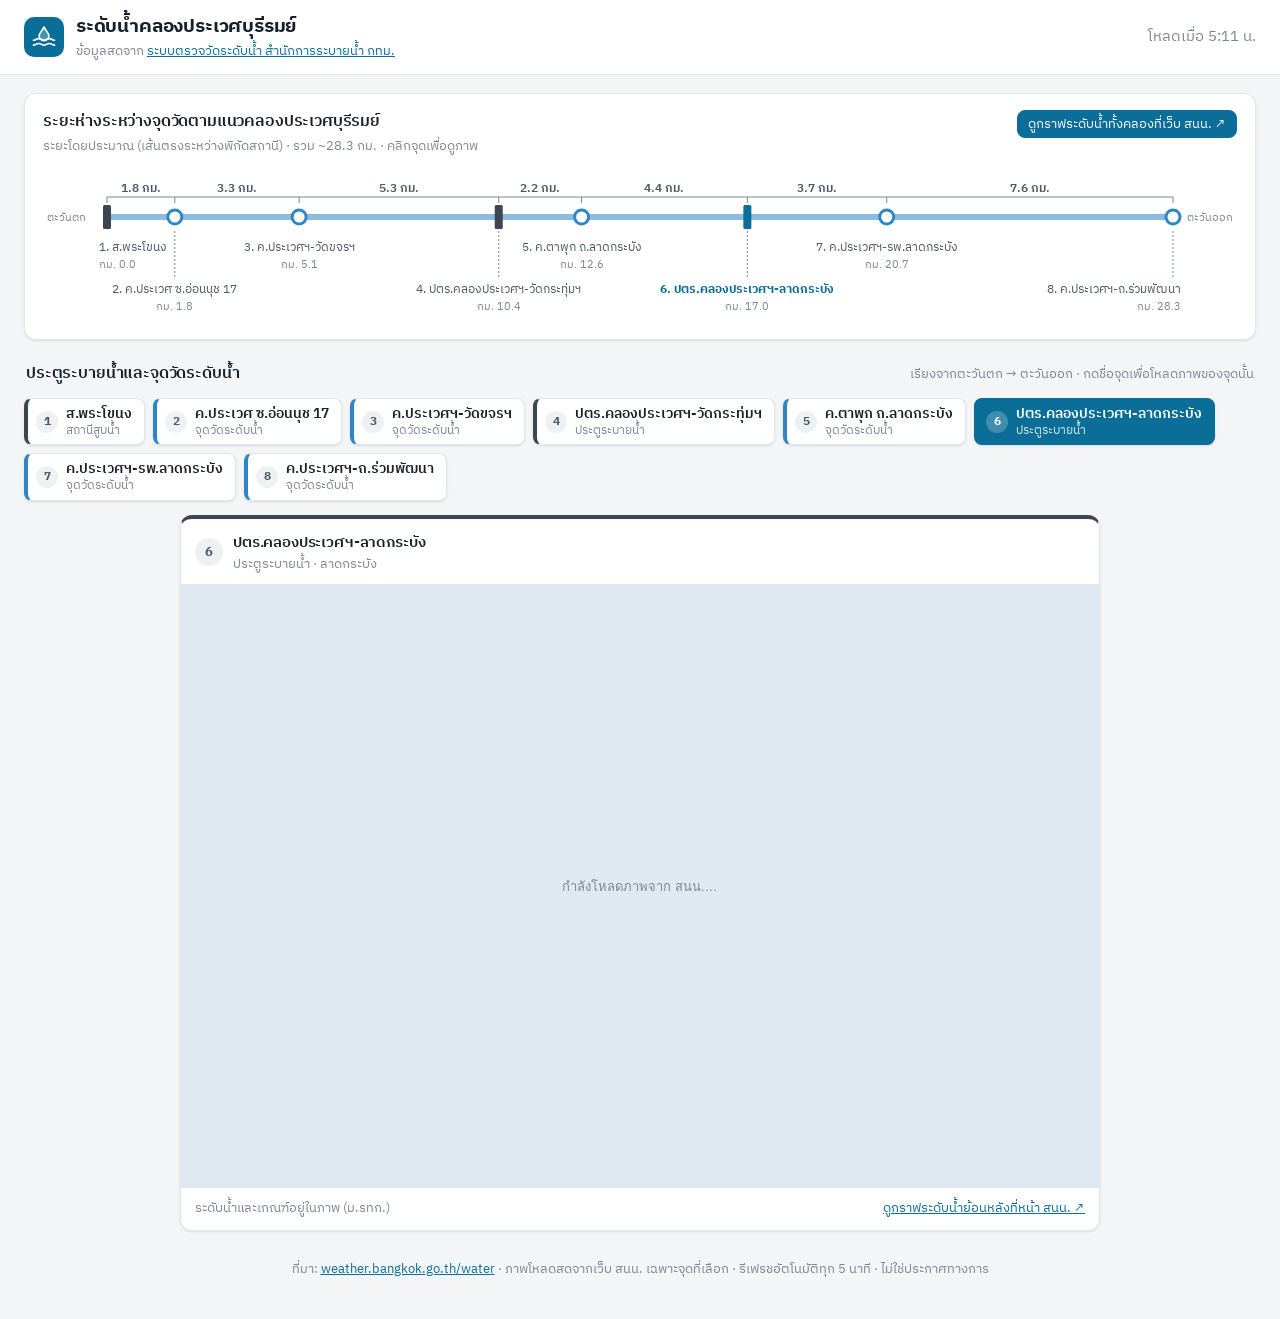
==== gas/Index.html @ e9a8ee3c "กลับไปใช้ลิงก์ไปเว็บ สนน. แทนการฝังกราฟ (เหมือน 8345b08) Co-Authored-By: Claude Opus 5.5 <noreply@an" ====
<!doctype html>
<html lang="th">
<head>
<meta charset="utf-8">
<!-- ไม่ส่ง Referer ไปเว็บ สนน. (ภาพ/ลิงก์/ฟอร์ม) -->
<meta name="referrer" content="no-referrer">
<title>ระดับน้ำคลองประเวศ</title>
<link rel="preconnect" href="https://fonts.googleapis.com">
<link rel="stylesheet" href="https://fonts.googleapis.com/css2?family=IBM+Plex+Sans+Thai:wght@400;500;600;700&display=swap">
<style>
:root {
  --bg: #f3f5f7;
  --panel: #ffffff;
  --ink: #17212b;
  --ink-2: #4a5866;
  --muted: #7b8794;
  --line: #e2e7ec;
  --accent: #0b6e99;
  --water: #2f86c7;
  --water-fill-top: rgba(47, 134, 199, .55);
  --water-fill-bot: rgba(47, 134, 199, .08);
  --control: #13a3a6;
  --warn: #f0a33a;
  --crit: #e04f5f;
  --normal: #24b295;
  --nodata: #8a929b;
  --gate: #3b4652;
  --grid: #eef1f4;
  --radius: 12px;
  --shadow: 0 1px 2px rgba(16, 24, 40, .05), 0 1px 3px rgba(16, 24, 40, .06);
}
@media (prefers-color-scheme: dark) {
  :root {
    --bg: #0f1419; --panel: #171e26; --ink: #e6ebf0; --ink-2: #b4c0cc; --muted: #8592a0;
    --line: #26303b; --grid: #1f2831; --accent: #4fb3e0; --water: #4da3e0;
    --water-fill-top: rgba(77, 163, 224, .5); --water-fill-bot: rgba(77, 163, 224, .06);
    --gate: #9aa7b4; --shadow: none;
  }
}
* { box-sizing: border-box; }
html { -webkit-text-size-adjust: 100%; }
body {
  margin: 0; background: var(--bg); color: var(--ink);
  font: 15px/1.55 "IBM Plex Sans Thai", system-ui, sans-serif;
  font-variant-numeric: tabular-nums;
}
a { color: var(--accent); }
.muted { color: var(--muted); }
.small { font-size: 13px; }
h1, h2, h3 { margin: 0; letter-spacing: -.01em; }
h1 { font-size: 19px; font-weight: 700; }
h2 { font-size: 16px; font-weight: 600; }
h3 { font-size: 15px; font-weight: 600; }

/* ---------- header ---------- */
.top {
  position: sticky; top: 0; z-index: 100;
  display: flex; flex-wrap: wrap; gap: 12px; align-items: center; justify-content: space-between;
  padding: 12px 24px; background: var(--panel); border-bottom: 1px solid var(--line);
}
.brand { display: flex; gap: 12px; align-items: center; min-width: 0; }
.logo { width: 40px; height: 40px; border-radius: 10px; background: var(--accent); display: grid; place-items: center; flex: none; }
.logo svg { width: 26px; height: 26px; fill: none; stroke: #fff; stroke-width: 2; stroke-linecap: round; }
.logo .drop { fill: rgba(255,255,255,.25); }
.sub { margin: 0; font-size: 13px; color: var(--muted); }
.top-actions { display: flex; gap: 10px; align-items: center; flex-wrap: wrap; }

.btn {
  font: inherit; font-size: 14px; border: 1px solid var(--accent); background: var(--accent); color: #fff;
  padding: 6px 14px; border-radius: 8px; cursor: pointer; white-space: nowrap;
}
.btn:hover { filter: brightness(1.08); }
.btn:disabled { opacity: .6; cursor: progress; }

main { max-width: 1440px; margin: 0 auto; padding: 18px 24px 40px; display: grid; grid-template-columns: minmax(0, 1fr); gap: 22px; }

.errors { background: color-mix(in srgb, var(--crit) 12%, var(--panel)); border: 1px solid var(--crit); border-radius: 10px; padding: 10px 14px; font-size: 14px; }

/* ---------- panels ---------- */
.panel { background: var(--panel); border-radius: var(--radius); box-shadow: var(--shadow); border: 1px solid var(--line); padding: 16px 18px; min-width: 0; }
.panel-head { display: flex; flex-wrap: wrap; gap: 10px; align-items: flex-start; justify-content: space-between; margin-bottom: 8px; }
.panel-head p { margin: 2px 0 0; }
.head-right { display: flex; gap: 14px; align-items: center; flex-wrap: wrap; }
.summary { display: flex; gap: 12px; font-size: 13px; color: var(--ink-2); flex-wrap: wrap; }
.sum { display: inline-flex; align-items: center; gap: 5px; }
.sum b { font-size: 15px; color: var(--ink); }
.section-head { display: flex; flex-wrap: wrap; gap: 10px; align-items: center; justify-content: space-between; margin: 0 2px 12px; }

.seg { display: inline-flex; border: 1px solid var(--line); border-radius: 8px; overflow: hidden; background: var(--panel); }
.seg button { font: inherit; font-size: 13px; border: 0; background: transparent; color: var(--ink-2); padding: 5px 12px; cursor: pointer; }
.seg button + button { border-left: 1px solid var(--line); }
.seg button.on { background: var(--accent); color: #fff; }

/* ---------- profile ---------- */
.profile-wrap { position: relative; width: 100%; overflow-x: auto; }
.loading { position: absolute; inset: 40% 0 auto; text-align: center; margin: 0; }
.loading[hidden] { display: none; }
#profile { width: 100%; min-width: 680px; height: 560px; display: block; }
#profile text { font-family: inherit; fill: var(--ink-2); }
#profile .axis text { font-size: 11px; fill: var(--muted); }
#profile .gridline { stroke: var(--grid); }
#profile .zero { stroke: var(--line); stroke-dasharray: 2 3; }
#profile .water-line { fill: none; stroke: var(--water); stroke-width: 2.5; stroke-linejoin: round; }
#profile .th { fill: none; stroke-width: 1.6; stroke-linejoin: round; }
#profile .th.warn { stroke: var(--warn); stroke-dasharray: 7 4; }
#profile .th.crit { stroke: var(--crit); stroke-dasharray: 7 4; }
#profile .th.control { stroke: var(--control); stroke-dasharray: 2 4; stroke-width: 2; }
#profile .gate rect { fill: var(--gate); }
#profile .gate text { font-size: 11px; font-weight: 600; fill: var(--gate); }
#profile .stn-line { stroke: var(--line); }
#profile .val { font-size: 12.5px; font-weight: 700; fill: var(--ink); paint-order: stroke; stroke: var(--panel); stroke-width: 3px; }
#profile .lbl { font-size: 12.5px; fill: var(--ink-2); }
#profile .lbl.d { font-size: 11px; fill: var(--muted); }
#profile .hit { fill: transparent; cursor: pointer; }
#profile .hit:hover { fill: rgba(11, 110, 153, .06); }
#profile .dir { font-size: 11px; fill: var(--muted); }

.tip {
  position: absolute; pointer-events: none; z-index: 5; min-width: 230px; max-width: 300px;
  background: var(--panel); color: var(--ink); border: 1px solid var(--line); border-radius: 10px;
  box-shadow: 0 8px 24px rgba(0,0,0,.14); padding: 10px 12px; font-size: 13px;
}
.tip b { font-size: 14px; }
.tip table { border-collapse: collapse; width: 100%; margin-top: 6px; }
.tip td { padding: 1px 0; }
.tip td:last-child { text-align: right; font-weight: 600; padding-left: 10px; }

.legend { display: flex; flex-wrap: wrap; gap: 6px 18px; font-size: 13px; color: var(--ink-2); margin-top: 6px; }
.legend span { display: inline-flex; align-items: center; gap: 6px; }
.sw { width: 16px; height: 10px; border-radius: 2px; display: inline-block; }
.sw.water { background: var(--water); }
.sw.gate { background: var(--gate); width: 6px; height: 14px; }
.ln { width: 20px; height: 0; border-top: 2px dashed; display: inline-block; }
.ln.control { border-color: var(--control); border-top-style: dotted; }
.ln.warn { border-color: var(--warn); }
.ln.crit { border-color: var(--crit); }
.dot { width: 10px; height: 10px; border-radius: 50%; display: inline-block; }
.legend .dot { margin-left: 6px; }
.s-normal { background: var(--normal); } .s-warning { background: var(--warn); }
.s-critical { background: var(--crit); } .s-nodata { background: var(--nodata); }
.pill { display: inline-flex; align-items: center; font-size: 12px; font-weight: 600; padding: 2px 10px; border-radius: 999px; color: #fff; white-space: nowrap; }

/* ---------- station cards ---------- */
.cards { display: grid; grid-template-columns: repeat(auto-fill, minmax(min(100%, 400px), 1fr)); gap: 16px; }
.st-card {
  background: var(--panel); border: 1px solid var(--line); border-radius: var(--radius); box-shadow: var(--shadow);
  overflow: hidden; display: flex; flex-direction: column; border-top: 4px solid var(--c, var(--accent));
  scroll-margin-top: 90px;
}
.st-card[hidden] { display: none; }
.st-card.flash { animation: flash 1.6s ease-out; }
@keyframes flash { 0%, 40% { box-shadow: 0 0 0 4px var(--accent); } 100% { box-shadow: var(--shadow); } }
.st-card header { display: flex; align-items: center; gap: 10px; padding: 12px 14px 10px; }
.st-card .num {
  width: 28px; height: 28px; border-radius: 50%; flex: none; display: grid; place-items: center;
  background: var(--grid); color: var(--ink-2); font-size: 13px; font-weight: 700;
}
.st-card .ttl { flex: 1; min-width: 0; }
.st-card .ttl p { margin: 0; }
.img-btn { display: block; padding: 0; border: 0; background: #dfe9f2; cursor: zoom-in; width: 100%; aspect-ratio: 1418 / 933; }
.img-btn img { display: block; width: 100%; height: 100%; object-fit: contain; }
.levels { display: flex; gap: 8px; padding: 12px 14px 4px; flex-wrap: wrap; }
.lv { flex: 1; min-width: 80px; background: var(--bg); border-radius: 8px; padding: 6px 10px; }
.lv span { display: block; font-size: 12px; color: var(--muted); }
.lv b { font-size: 22px; line-height: 1.2; }
.thr { margin: 6px 14px 0; color: var(--ink-2); }
.st-card footer { margin-top: auto; display: flex; justify-content: space-between; gap: 8px; padding: 10px 14px 12px; flex-wrap: wrap; }
.stale { color: var(--crit); font-weight: 600; }

.btn.ghost { background: transparent; color: var(--accent); }
.btn.small { padding: 3px 10px; font-size: 13px; }
.img-btn { position: relative; }
.img-msg { display: none; position: absolute; inset: 0; place-items: center; padding: 16px; color: var(--ink-2); font-size: 13px; text-align: center; }
.img-fail img { visibility: hidden; }
.img-fail .img-msg { display: grid; }

/* ---------- ปุ่มเลือกจุด (ตะวันตก → ตะวันออก) + การ์ดของจุดที่เลือก ---------- */
.stn-bar { display: flex; flex-wrap: wrap; gap: 8px; margin: 0 0 14px; }
.stn-btn {
  font: inherit; color: var(--ink); text-align: left; cursor: pointer;
  display: flex; align-items: center; gap: 8px; padding: 6px 12px 6px 8px;
  background: var(--panel); border: 1px solid var(--line); border-left: 4px solid var(--c, var(--accent));
  border-radius: 8px; box-shadow: var(--shadow);
}
.stn-btn b { display: block; font-size: 13.5px; font-weight: 600; line-height: 1.35; white-space: nowrap; }
.stn-btn small { display: block; font-size: 11.5px; color: var(--muted); line-height: 1.3; }
.stn-btn .n {
  width: 22px; height: 22px; border-radius: 50%; flex: none; display: grid; place-items: center;
  background: var(--grid); color: var(--ink-2); font-size: 12px; font-weight: 700;
}
.stn-btn:hover { border-color: var(--accent); border-left-color: var(--c, var(--accent)); }
.stn-btn.on { background: var(--accent); border-color: var(--accent); color: #fff; }
.stn-btn.on small { color: rgba(255, 255, 255, .85); }
.stn-btn.on .n { background: rgba(255, 255, 255, .22); color: #fff; }
.stn-view { max-width: 920px; margin: 0 auto; }


/* แผนผังระยะห่างระหว่างจุดวัด */
.dist-map { overflow-x: auto; min-height: 158px; }
.dm-hit { fill: transparent; }
.dist-map svg { display: block; font-family: inherit; }
.dm-canal { stroke: var(--water); stroke-width: 6; stroke-linecap: round; opacity: .55; }
.dm-dim { stroke: var(--muted); stroke-width: 1; }
.dm-tick, .dm-lead { stroke: var(--muted); stroke-width: 1; }
.dm-lead { stroke-dasharray: 2 2; }
.dm-seg { font-size: 12px; font-weight: 600; fill: var(--ink-2); }
.dm-end { font-size: 11px; fill: var(--muted); }
.dm-name { font-size: 12px; fill: var(--ink-2); }
.dm-km { font-size: 11px; fill: var(--muted); }
.dm-pt { fill: var(--panel); stroke: var(--water); stroke-width: 3; }
.dm-gate { fill: var(--gate); }
.dm-stn { cursor: pointer; outline: none; }
.dm-stn:hover .dm-name, .dm-stn:focus .dm-name { fill: var(--accent); }
.dm-stn.on .dm-name { fill: var(--accent); font-weight: 700; }
.dm-stn.on .dm-pt { fill: var(--accent); stroke: var(--accent); }
.dm-stn.on .dm-gate { fill: var(--accent); }

/* ---------- lightbox ---------- */
.lightbox { position: fixed; inset: 0; z-index: 500; background: rgba(0,0,0,.82); display: grid; place-items: center; padding: 16px; cursor: zoom-out; }
.lightbox[hidden] { display: none; }
.lightbox figure { margin: 0; max-width: min(1418px, 100%); }
.lightbox img { width: 100%; height: auto; max-height: 86vh; object-fit: contain; border-radius: 8px; background: #fff; }
.lightbox figcaption { color: #fff; text-align: center; margin-top: 8px; }

.foot { text-align: center; padding-top: 6px; }

@media (max-width: 640px) {
  .top { padding: 10px 16px; position: static; }
  main { padding: 14px 16px 32px; }
  h1 { font-size: 17px; }
  .panel { padding: 14px; }
}

/* ---------- Responsive: ไอแพด / มือถือ ---------- */
@media (max-width: 1024px) {
  main { padding: 16px 18px 36px; gap: 18px; }
  .top { padding: 10px 18px; }
}
@media (max-width: 760px) {
  .section-head { flex-direction: column; align-items: stretch; }
  .section-head .seg { align-self: flex-start; }
  .st-card header { padding: 10px 12px 8px; }
  .st-card footer { padding: 8px 12px 10px; }
}
@media (max-width: 640px) {
  .top { position: static; flex-direction: column; align-items: stretch; gap: 8px; }
  .top-actions { justify-content: space-between; }
  .brand { gap: 10px; }
  .logo { width: 36px; height: 36px; }
  main { padding: 12px 12px 28px; gap: 14px; }
  .panel { padding: 12px; }
  .panel-head { flex-direction: column; gap: 4px; }
  h2 { font-size: 15px; }
  .seg button { padding: 5px 10px; }
  /* มือถือ: ปุ่มเรียงแถวเดียว เลื่อนซ้าย-ขวา */
  .stn-bar { flex-wrap: nowrap; overflow-x: auto; scrollbar-width: thin; padding-bottom: 4px; margin: 0 -12px 12px; padding-inline: 12px; }
  .stn-btn { flex: none; }
  .foot { padding: 0 4px; }
}

/* ---------- หัวเว็บบนมือถือ ---------- */
@media (max-width: 760px) {
  /* หัวเว็บเหลือแค่ชื่อ หน้าจอจึงแสดงเนื้อหาได้เต็มที่ */
  .top-actions { display: none; }
  .top { position: static; flex-direction: row; padding: 8px 12px; }
  .top h1 { font-size: 16px; }
  .top .sub { font-size: 12px; }
}
/* มือถือแนวนอน (จอเตี้ย) และไอแพด/จอสัมผัส: หัวเว็บไม่ลอยค้างด้านบน */
@media (max-height: 500px), (pointer: coarse) {
  .top { position: static; }
}

/* ภาพที่ยังรอคิวโหลดจาก สนน. */
.img-btn img:not([data-state="ok"]) { visibility: hidden; }
.img-btn:not(.img-fail):has(img:not([data-state="ok"]))::after {
  content: "กำลังโหลดภาพจาก สนน.…"; position: absolute; inset: 0; display: grid; place-items: center;
  color: var(--muted); font-size: 13px;
}

</style>
</head>
<body>
<header class="top">
  <div class="brand">
    <div class="logo" aria-hidden="true">
      <svg viewBox="0 0 32 32"><path d="M3 20c3 0 3-2 6.5-2S13 20 16 20s3-2 6.5-2 3.5 2 6.5 2" /><path d="M3 26c3 0 3-2 6.5-2S13 26 16 26s3-2 6.5-2 3.5 2 6.5 2" /><path d="M16 4c-3 5-6 7.5-6 10.5a6 6 0 0 0 12 0C22 11.5 19 9 16 4z" class="drop"/></svg>
    </div>
    <div>
      <h1>ระดับน้ำคลองประเวศบุรีรมย์</h1>
      <p class="sub">ข้อมูลสดจาก <a href="https://weather.bangkok.go.th/water/" target="_blank" rel="noopener noreferrer">ระบบตรวจวัดระดับน้ำ สำนักการระบายน้ำ กทม.</a></p>
    </div>
  </div>
  <div class="top-actions">
    <span id="lastUpdate" class="muted"></span>
  </div>
</header>

<main>
  <!-- กราฟระดับน้ำทั้งคลอง: ไม่ฝังหน้า สนน. (หน้าของ สนน. ยิงคำขอวนไม่หยุด → โดน Cloudflare บล็อก)
       ให้เปิดที่เว็บ สนน. ในแท็บใหม่แทน -->
  <section class="panel hero">
    <div class="panel-head">
      <div>
        <h2>ระยะห่างระหว่างจุดวัดตามแนวคลองประเวศบุรีรมย์</h2>
        <p class="muted small">ระยะโดยประมาณ (เส้นตรงระหว่างพิกัดสถานี) · รวม ~28.3 กม. · คลิกจุดเพื่อดูภาพ</p>
      </div>
      <div class="head-right">
        <!-- หน้า MapLetLeaf ต้อง POST selriver=30_1 (คลองประเวศบุรีรมย์) -->
        <form method="post" action="https://weather.bangkok.go.th/water/MapLetLeaf" target="_blank" rel="noopener noreferrer">
          <input type="hidden" name="selriver" value="30_1">
          <button class="btn small" type="submit">ดูกราฟระดับน้ำทั้งคลองที่เว็บ สนน. ↗</button>
        </form>
      </div>
    </div>
    <div class="dist-map" id="distMap"></div>
  </section>

  <!-- ปุ่มเลือกจุด เรียงตะวันตก → ตะวันออก: โหลดภาพ + กราฟจาก สนน. เฉพาะจุดที่กด (กันโดน Cloudflare บล็อก) -->
  <section id="stations">
    <div class="section-head">
      <h2>ประตูระบายน้ำและจุดวัดระดับน้ำ</h2>
      <span class="muted small">เรียงจากตะวันตก → ตะวันออก · กดชื่อจุดเพื่อโหลดภาพของจุดนั้น</span>
    </div>
    <div class="stn-bar" id="stnBar" role="tablist" aria-label="เลือกจุด (ตะวันตก → ตะวันออก)"></div>
    <div class="stn-view" id="cards"></div>
  </section>

  <footer class="foot muted small">
    ที่มา: <a href="https://weather.bangkok.go.th/water/" target="_blank" rel="noopener noreferrer">weather.bangkok.go.th/water</a>
    · ภาพโหลดสดจากเว็บ สนน. เฉพาะจุดที่เลือก · รีเฟรชอัตโนมัติทุก 5 นาที · ไม่ใช่ประกาศทางการ
  </footer>
</main>

<div id="lightbox" class="lightbox" hidden>
  <figure><img alt="" referrerpolicy="no-referrer"><figcaption></figcaption></figure>
</div>

<script>
/* หน้าเว็บ Apps Script: ภาพโหลดสดจากเว็บ สนน. ในเบราว์เซอร์ของผู้ชม (ไม่มีเซิร์ฟเวอร์กลาง)
   ไม่ฝังหน้าเว็บ สนน. (iframe) แล้ว: หน้าสถานีของ สนน. (และน่าจะ MapLetLeaf ด้วย) มีสคริปต์โหลด languages/th.json
   วนไม่หยุด (~7 ครั้ง/วินาที ตลอดที่เปิดหน้า วัด 1 ต.ค. 2569) ทำให้ Cloudflare บล็อก IP ผู้ชม — จึงใช้เฉพาะภาพรูปตัด (1 คำขอต่อภาพ)
   ส่วนกราฟเป็นลิงก์ให้เปิดที่เว็บ สนน. เอง */
"use strict";

const BMA = "https:\/\/weather.bangkok.go.th/water";

// สถานีบนแผนภาพคลองประเวศ เรียงตะวันตก -> ตะวันออก (ตามหน้า MapLetLeaf, selriver=30_1)
// km = ระยะสะสมโดยประมาณ (เส้นตรงระหว่างพิกัดสถานีของ สนน.)
const STATIONS = [
  { id: 43, name: "ส.พระโขนง", kind: "สถานีสูบน้ำ", district: "คลองเตย", km: 0 },
  { id: 238, name: "ค.ประเวศ ซ.อ่อนนุช 17", kind: "จุดวัดระดับน้ำ", district: "สวนหลวง", km: 1.8 },
  { id: 42, name: "ค.ประเวศฯ-วัดขจรฯ", kind: "จุดวัดระดับน้ำ", district: "สวนหลวง", km: 5.1 },
  { id: 40, name: "ปตร.คลองประเวศฯ-วัดกระทุ่มฯ", kind: "ประตูระบายน้ำ", district: "ประเวศ", km: 10.4 },
  { id: 206, name: "ค.ตาพุก ถ.ลาดกระบัง", kind: "จุดวัดระดับน้ำ", district: "ประเวศ", km: 12.6 },
  { id: 39, name: "ปตร.คลองประเวศฯ-ลาดกระบัง", kind: "ประตูระบายน้ำ", district: "ลาดกระบัง", km: 17.0 },
  { id: 64, name: "ค.ประเวศฯ-รพ.ลาดกระบัง", kind: "จุดวัดระดับน้ำ", district: "ลาดกระบัง", km: 20.7 },
  { id: 65, name: "ค.ประเวศฯ-ถ.ร่วมพัฒนา", kind: "จุดวัดระดับน้ำ", district: "ลาดกระบัง", km: 28.3 },
];

// สถานีที่แสดงเมื่อเปิดหน้า (จุดอื่นโหลดเมื่อกดปุ่มเท่านั้น)
const START_STATION_ID = 39; // ปตร.คลองประเวศฯ-ลาดกระบัง

const $ = (s, el = document) => el.querySelector(s);
const $$ = (s, el = document) => [...el.querySelectorAll(s)];
const esc = (s) => String(s ?? "").replace(/[&<>"]/g, (c) => ({ "&": "&amp;", "<": "&lt;", ">": "&gt;", '"': "&quot;" }[c]));
let currentId = START_STATION_ID;

const imgUrl = (id, t) => `${BMA}/StationDetail/CreateCrossection?id=${id}&_=${t}`;
const isGate = (s) => s.kind !== "จุดวัดระดับน้ำ";

function renderCards() {
  $("#cards").innerHTML = STATIONS.map((s, i) => {
    const gate = isGate(s);
    return `<article class="st-card" id="st-${s.id}" style="--c:${gate ? "var(--gate)" : "var(--water)"}" hidden>
      <header>
        <div class="num">${i + 1}</div>
        <div class="ttl"><h3>${esc(s.name)}</h3><p class="muted small">${esc(s.kind)} · ${esc(s.district)}</p></div>
      </header>
      <button class="img-btn" data-id="${s.id}" data-cap="${esc(s.name)}" aria-label="ขยายภาพ ${esc(s.name)}">
        <img alt="ภาพรูปตัดและระดับน้ำ ${esc(s.name)}" referrerpolicy="no-referrer">
        <span class="img-msg">โหลดภาพจาก สนน. ไม่สำเร็จ — แตะเพื่อลองใหม่</span>
      </button>
      <footer class="small">
        <span class="muted">ระดับน้ำและเกณฑ์อยู่ในภาพ (ม.รทก.)</span>
        <a href="${BMA}/StationDetail?id=${s.id}" target="_blank" rel="noopener noreferrer">ดูกราฟระดับน้ำย้อนหลังที่หน้า สนน. ↗</a>
      </footer>
    </article>`;
  }).join("");
  $("#stnBar").innerHTML = STATIONS.map((s, i) =>
    `<button class="stn-btn" role="tab" data-id="${s.id}" style="--c:${isGate(s) ? "var(--gate)" : "var(--water)"}"
             title="${esc(s.name)} · ${esc(s.kind)}"><span class="n">${i + 1}</span>
       <span><b>${esc(s.name)}</b><small>${esc(s.kind)}</small></span></button>`).join("");
}

/* ---------- เลือกจุด: แสดงการ์ดของจุดนั้น แล้วโหลดภาพเฉพาะจุดนั้น ---------- */
function select(id) {
  if (!STATIONS.some((s) => s.id === id)) return;
  currentId = id;
  $$(".st-card").forEach((c) => (c.hidden = c.id !== `st-${id}`));
  $$(".stn-btn").forEach((b) => {
    const on = Number(b.dataset.id) === id;
    b.classList.toggle("on", on);
    b.setAttribute("aria-selected", String(on));
    if (on) {  // แถบปุ่มเลื่อนแนวนอนบนมือถือ: เลื่อนเฉพาะแถบ ไม่ให้ทั้งหน้ากระโดด
      const bar = $("#stnBar");
      const left = b.offsetLeft - bar.offsetLeft;
      if (left < bar.scrollLeft || left + b.offsetWidth > bar.scrollLeft + bar.clientWidth)
        bar.scrollTo({ left: left - (bar.clientWidth - b.offsetWidth) / 2, behavior: "smooth" });
    }
  });
  markDist();
  loadImg(id);
}
function step(dir) {
  const i = STATIONS.findIndex((s) => s.id === currentId);
  select(STATIONS[(i + dir + STATIONS.length) % STATIONS.length].id);   // วนรอบเมื่อสุดปลาย
}
const markDist = () =>
  $$("#distMap .dm-stn").forEach((g) => g.classList.toggle("on", Number(g.dataset.id) === currentId));

/* ---------- ภาพรูปตัด/ประตูระบายน้ำ ----------
   โหลดเฉพาะจุดที่เลือก ภาพที่โหลดแล้วไม่โหลดซ้ำจนถึงรอบรีเฟรช
   โหลดไม่สำเร็จ (สนน./Cloudflare ปฏิเสธชั่วคราว) → ลองใหม่หลัง 5 / 15 / 30 / 60 วินาที ถ้ายังเป็นจุดที่เลือกอยู่
   ครบแล้วยังไม่ได้ → แตะที่ภาพเพื่อลองใหม่ */
const RETRY_DELAYS = [5000, 15000, 30000, 60000];
const imgOf = (id) => $(`#st-${id} .img-btn img`);
function loadImg(id, force = false) {
  const img = imgOf(id);
  if (!img || (!force && img.dataset.state)) return;   // โหลดอยู่/โหลดแล้ว/รอลองใหม่
  const btn = img.closest(".img-btn");
  btn.classList.remove("img-fail");
  img.dataset.state = "loading";
  img.onload = () => { img.dataset.state = "ok"; img.dataset.tries = 0; };
  img.onerror = () => {
    const tries = Number(img.dataset.tries || 0);
    if (tries >= RETRY_DELAYS.length) {
      img.dataset.state = "fail";
      btn.classList.add("img-fail");
      return;
    }
    img.dataset.tries = tries + 1;
    img.dataset.state = "retry";
    setTimeout(() => {
      if (img.dataset.state !== "retry") return;          // รีเฟรช/แตะลองใหม่ไปแล้ว
      if (id === currentId) loadImg(id, true);
      else delete img.dataset.state;                       // ไม่ได้ดูจุดนี้แล้ว → โหลดเมื่อถูกเลือกอีกครั้ง
    }, RETRY_DELAYS[tries]);
  };
  img.src = imgUrl(id, Date.now());
}

let lastRefresh = 0;
function refresh() {
  lastRefresh = Date.now();
  // ภาพทุกจุดถือว่าเก่า: จุดที่เลือกโหลดใหม่ตอนนี้ จุดอื่นโหลดใหม่เมื่อถูกเลือก
  $$(".img-btn img").forEach((img) => { if (img.dataset.state !== "loading") delete img.dataset.state; img.dataset.tries = 0; });
  loadImg(currentId);
  const d = new Date();
  const hm = `${d.getHours()}:${String(d.getMinutes()).padStart(2, "0")}`;
  $("#lastUpdate").textContent = `โหลดเมื่อ ${hm} น.`;
}

/* ---------- แผนผังระยะห่างระหว่างจุดวัดตามแนวคลอง ---------- */
const svgEl = (n, a, p, txt) => {
  const e = document.createElementNS("http:\/\/www.w3.org/2000/svg", n);
  for (const k in a) e.setAttribute(k, a[k]);
  if (txt != null) e.textContent = txt;
  if (p) p.appendChild(e);
  return e;
};
// จอแคบ: แผนผังแนวตั้ง (บน = ตะวันตก, ล่าง = ตะวันออก) ความสูงแต่ละช่วงตามระยะจริง แต่ไม่ชิดเกินไป
function drawDistMapVertical(box) {
  const W = box.clientWidth, LX = Math.min(86, W * 0.24), T = 34, B = 40, PX_PER_KM = 16, MIN_GAP = 46;
  const ys = [T];
  STATIONS.slice(1).forEach((s, i) => ys.push(ys[i] + Math.max(MIN_GAP, (s.km - STATIONS[i].km) * PX_PER_KM)));
  const H = ys[ys.length - 1] + B;
  const svg = svgEl("svg", { viewBox: `0 0 ${W} ${H}`, width: W, height: H, role: "img",
    "aria-label": "แผนผังระยะห่างระหว่างจุดวัดระดับน้ำตามแนวคลองประเวศ" });
  svgEl("text", { x: LX, y: 14, class: "dm-end", "text-anchor": "middle" }, svg, "↑ ตะวันตก");
  svgEl("text", { x: LX, y: H - 8, class: "dm-end", "text-anchor": "middle" }, svg, "ตะวันออก ↓");
  svgEl("line", { x1: LX, x2: LX, y1: ys[0], y2: ys[ys.length - 1], class: "dm-canal" }, svg);
  STATIONS.slice(1).forEach((s, i) => {
    const y0 = ys[i], y1 = ys[i + 1];
    svgEl("line", { x1: LX - 22, x2: LX - 22, y1: y0, y2: y1, class: "dm-dim" }, svg);
    svgEl("text", { x: LX - 28, y: (y0 + y1) / 2 + 4, class: "dm-seg", "text-anchor": "end" }, svg,
      `${(s.km - STATIONS[i].km).toFixed(1)} กม.`);
  });
  STATIONS.forEach((s, i) => {
    const y = ys[i], gate = s.kind !== "จุดวัดระดับน้ำ";
    const g = svgEl("g", { class: "dm-stn", "data-id": s.id, tabindex: 0, role: "button",
      "aria-label": `${s.name} กม. ${s.km.toFixed(1)}` }, svg);
    svgEl("title", {}, g, `${s.name} · ${s.kind} · กม. ${s.km.toFixed(1)}`);
    svgEl("rect", { x: LX - 24, y: y - 18, width: W - LX + 24, height: 36, class: "dm-hit" }, g);
    svgEl("line", { x1: LX - 26, x2: LX - 18, y1: y, y2: y, class: "dm-tick" }, g);
    if (gate) svgEl("rect", { x: LX - 12, y: y - 4, width: 24, height: 8, rx: 1.5, class: "dm-gate" }, g);
    else svgEl("circle", { cx: LX, cy: y, r: 7, class: "dm-pt" }, g);
    svgEl("text", { x: LX + 20, y: y - 2, class: "dm-name" }, g, `${i + 1}. ${s.name}`);
    svgEl("text", { x: LX + 20, y: y + 14, class: "dm-km" }, g, `กม. ${s.km.toFixed(1)} · ${s.kind}`);
  });
  box.replaceChildren(svg);
  markDist();
}

function drawDistMap() {
  const box = $("#distMap");
  if (box.clientWidth < 860) return drawDistMapVertical(box);   // แคบกว่านี้ชื่อสถานีแนวนอนจะชนกัน
  const NS = "http:\/\/www.w3.org/2000/svg";
  const W = Math.max(box.clientWidth, 900), H = 158, L = 64, R = 64, LINE_Y = 52;
  const total = STATIONS[STATIONS.length - 1].km;
  const X = (km) => L + (km / total) * (W - L - R);
  const el = (n, a, p, txt) => {
    const e = document.createElementNS(NS, n);
    for (const k in a) e.setAttribute(k, a[k]);
    if (txt != null) e.textContent = txt;
    p.appendChild(e);
    return e;
  };
  // สร้างใหม่ทั้งชิ้นแล้วค่อยสลับ (ไม่ล้างกล่องก่อน) ความสูงหน้าจึงไม่กระตุก
  const svg = document.createElementNS(NS, "svg");
  for (const [k, v] of Object.entries({ viewBox: `0 0 ${W} ${H}`, width: W, height: H, role: "img",
    "aria-label": "แผนผังระยะห่างระหว่างจุดวัดระดับน้ำตามแนวคลองประเวศ" })) svg.setAttribute(k, v);
  el("text", { x: 4, y: LINE_Y + 4, class: "dm-end" }, svg, "ตะวันตก");
  el("text", { x: W - 4, y: LINE_Y + 4, class: "dm-end", "text-anchor": "end" }, svg, "ตะวันออก");
  el("line", { x1: X(0), x2: X(total), y1: LINE_Y, y2: LINE_Y, class: "dm-canal" }, svg);
  // ระยะระหว่างจุด
  STATIONS.slice(1).forEach((s, i) => {
    const a = STATIONS[i], xm = (X(a.km) + X(s.km)) / 2;
    el("line", { x1: X(a.km), x2: X(s.km), y1: LINE_Y - 20, y2: LINE_Y - 20, class: "dm-dim" }, svg);
    el("text", { x: xm, y: LINE_Y - 25, class: "dm-seg", "text-anchor": "middle" }, svg,
      `${(s.km - a.km).toFixed(1)} กม.`);
  });
  // สถานี (ชื่อสลับสองแถวกันชนกัน)
  STATIONS.forEach((s, i) => {
    const x = X(s.km), gate = s.kind !== "จุดวัดระดับน้ำ";
    const g = el("g", { class: "dm-stn", "data-id": s.id, tabindex: 0, role: "button",
      "aria-label": `${s.name} กม. ${s.km.toFixed(1)}` }, svg);
    el("title", {}, g, `${s.name} · ${s.kind} · กม. ${s.km.toFixed(1)}`);
    el("line", { x1: x, x2: x, y1: LINE_Y - 20, y2: LINE_Y - 14, class: "dm-tick" }, g);
    if (gate) el("rect", { x: x - 4, y: LINE_Y - 12, width: 8, height: 24, rx: 1.5, class: "dm-gate" }, g);
    else el("circle", { cx: x, cy: LINE_Y, r: 7, class: "dm-pt" }, g);
    const ly = LINE_Y + (i % 2 ? 76 : 34);                 // ชื่อ + กม. สองบรรทัด สลับแถวบน/ล่าง
    // ป้ายชื่อจุดแรก/จุดสุดท้ายชิดเข้าด้านใน ไม่ให้ล้นขอบ
    const anchor = i === 0 ? "start" : i === STATIONS.length - 1 ? "end" : "middle";
    const tx = i === 0 ? x - 8 : i === STATIONS.length - 1 ? x + 8 : x;
    if (i % 2) el("line", { x1: x, x2: x, y1: LINE_Y + 14, y2: ly - 14, class: "dm-lead" }, g);
    el("text", { x: tx, y: ly, "text-anchor": anchor, class: "dm-name" }, g, `${i + 1}. ${s.name}`);
    el("text", { x: tx, y: ly + 17, "text-anchor": anchor, class: "dm-km" }, g, `กม. ${s.km.toFixed(1)}`);
  });
  box.replaceChildren(svg);
  markDist();
}
function onDistPick(e) {
  const g = e.target.closest(".dm-stn");
  if (!g || (e.type === "keydown" && e.key !== "Enter" && e.key !== " ")) return;
  e.preventDefault();
  select(Number(g.dataset.id));
  $("#stations").scrollIntoView({ behavior: "smooth", block: "start" });
}

// วาดแผนผังใหม่เฉพาะเมื่อ "ความกว้าง" เปลี่ยน — ใน Apps Script กรอบของ Google ปรับความสูงตามเนื้อหา
// ซึ่งยิง resize ทุกครั้งที่ความสูงเปลี่ยน ถ้าวาดใหม่ทุกครั้งจะวนไม่จบ (หน้าค้าง)
let rz, lastW = window.innerWidth;
window.addEventListener("resize", () => {
  if (window.innerWidth === lastW) return;
  lastW = window.innerWidth;
  clearTimeout(rz);
  rz = setTimeout(drawDistMap, 150);
});

$("#stnBar").addEventListener("click", (e) => {
  const b = e.target.closest(".stn-btn");
  if (b) select(Number(b.dataset.id));
});
document.addEventListener("click", (e) => {
  const b = e.target.closest(".img-btn");
  const lb = $("#lightbox");
  if (b && b.classList.contains("img-fail")) {      // แตะภาพที่โหลดไม่สำเร็จ = ลองใหม่ทันที
    $("img", b).dataset.tries = 0;
    loadImg(Number(b.dataset.id), true);
    return;
  }
  if (b && $("img", b).dataset.state === "ok") {
    $("img", lb).src = $("img", b).src; $("figcaption", lb).textContent = b.dataset.cap; lb.hidden = false;
  } else if (e.target.closest("#lightbox")) lb.hidden = true;
});
document.addEventListener("keydown", (e) => {
  if (e.key === "Escape") { $("#lightbox").hidden = true; return; }
  // ลูกศรซ้าย/ขวา เปลี่ยนสถานี (เมื่อไม่ได้เปิดภาพขยายหรือพิมพ์อยู่)
  const busy = !$("#lightbox").hidden || /INPUT|SELECT|TEXTAREA/.test(e.target.tagName);
  if (!busy && (e.key === "ArrowLeft" || e.key === "ArrowRight")) {
    e.preventDefault();
    step(e.key === "ArrowLeft" ? -1 : 1);
  }
});

$("#distMap").addEventListener("click", onDistPick);
$("#distMap").addEventListener("keydown", onDistPick);

renderCards();
drawDistMap();
select(currentId);
refresh();
// รีเฟรชทุก 5 นาทีเฉพาะตอนเปิดดูหน้าอยู่ (แท็บที่ซ่อนไว้ไม่ยิง สนน.) กลับมาดูแล้วค่อยโหลดใหม่
const REFRESH_MS = 5 * 60e3;
setInterval(() => { if (!document.hidden) refresh(); }, REFRESH_MS);
document.addEventListener("visibilitychange", () => {
  if (!document.hidden && Date.now() - lastRefresh > REFRESH_MS) refresh();
});

</script>
</body>
</html>
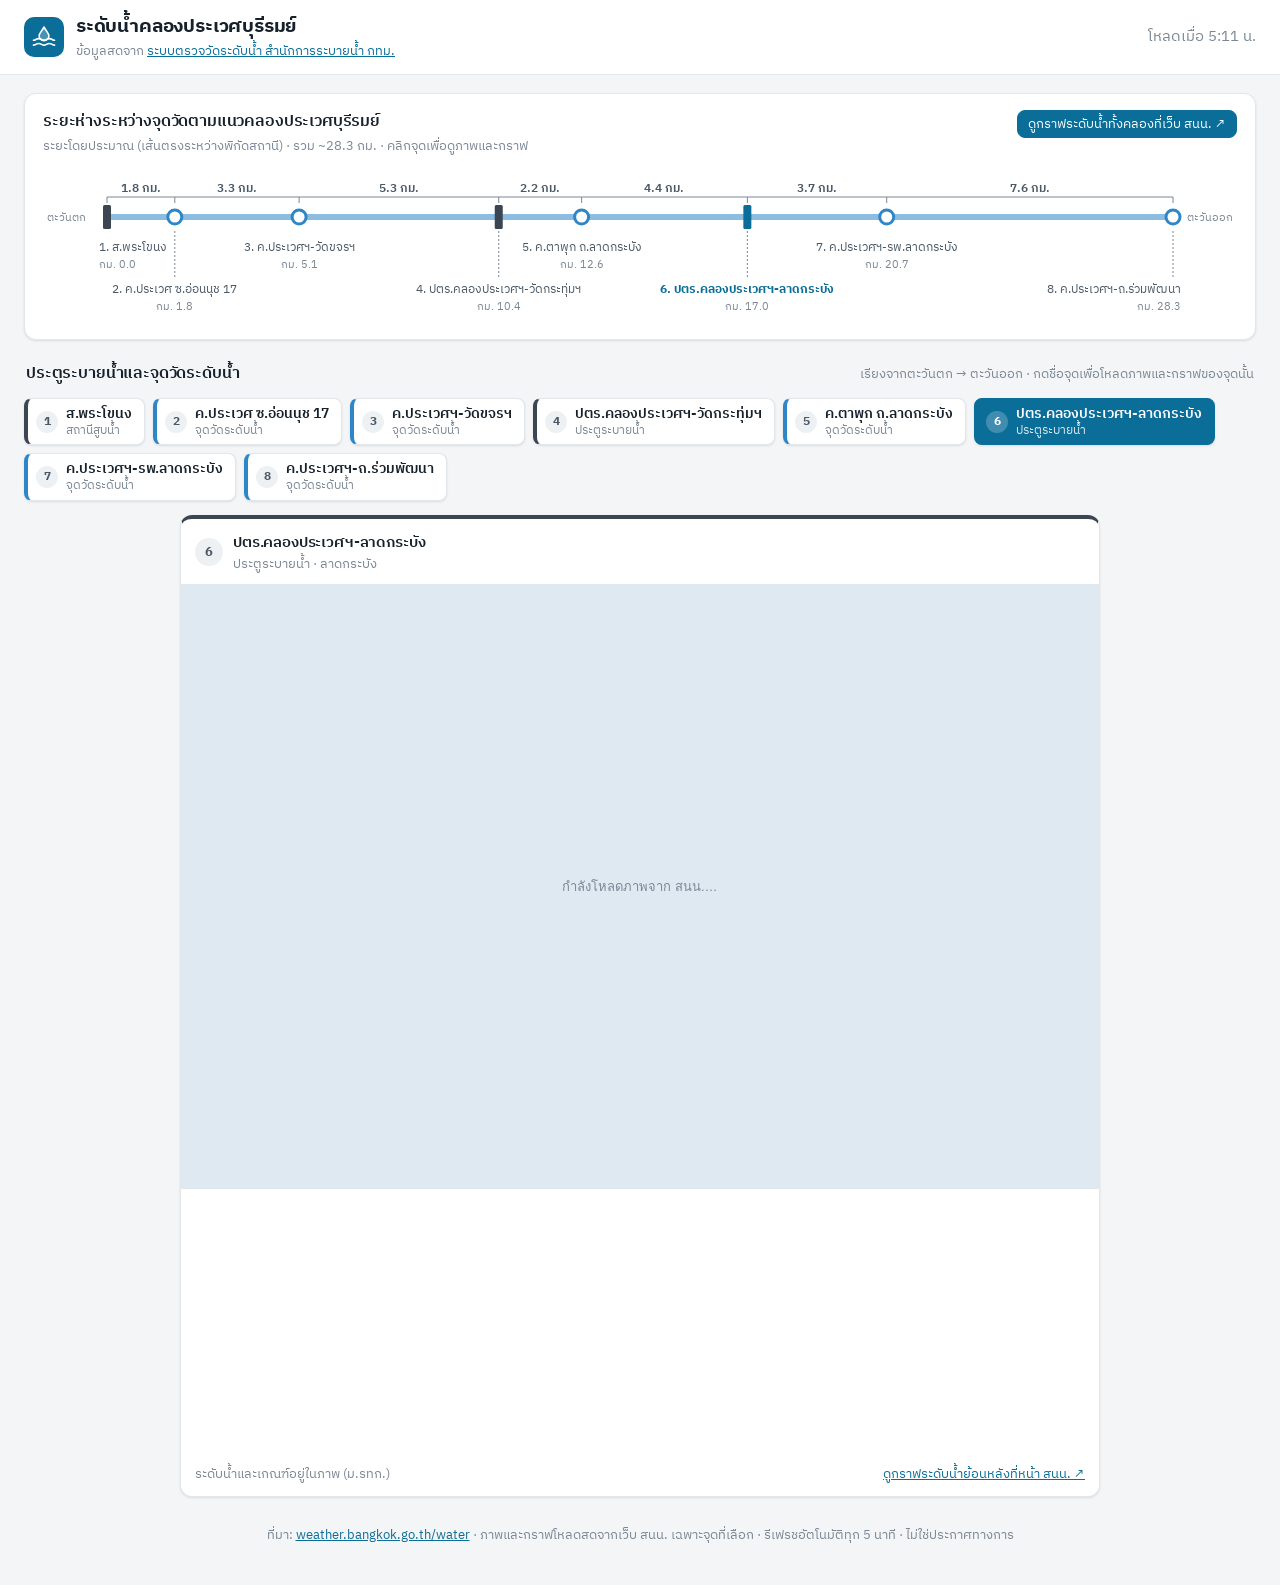
==== commit b36e48cf: "ฝังกราฟย้อนหลังรายจุดจากหน้า GraphOnIframe ของ สนน. (ไม่มีบั๊ก th.json วนซ้ำ) Co-Authored-By: Claude" ====
--- a/gas/Index.html
+++ b/gas/Index.html
@@ -193,6 +193,12 @@
 .stn-btn.on small { color: rgba(255, 255, 255, .85); }
 .stn-btn.on .n { background: rgba(255, 255, 255, .22); color: #fff; }
 .stn-view { max-width: 920px; margin: 0 auto; }
+/* กราฟระดับน้ำย้อนหลังของ สนน. ใต้ภาพ (iframe ขยายด้วย transform ใน pages.js fitGraph) */
+.graph-frame { position: relative; overflow: hidden; background: #fff; border-top: 1px solid var(--line); height: 166px; }
+.graph-frame iframe { position: absolute; left: 0; top: 0; border: 0; max-width: none; transform-origin: 0 0; background: #fff; opacity: 0; transition: opacity .3s; }
+.graph-frame.ready iframe { opacity: 1; }
+.graph-msg { position: absolute; inset: 0; display: grid; place-items: center; margin: 0; color: #7b8794; }
+.graph-frame.ready .graph-msg { display: none; }
 
 
 /* แผนผังระยะห่างระหว่างจุดวัด */
@@ -303,11 +309,11 @@
     <div class="panel-head">
       <div>
         <h2>ระยะห่างระหว่างจุดวัดตามแนวคลองประเวศบุรีรมย์</h2>
-        <p class="muted small">ระยะโดยประมาณ (เส้นตรงระหว่างพิกัดสถานี) · รวม ~28.3 กม. · คลิกจุดเพื่อดูภาพ</p>
+        <p class="muted small">ระยะโดยประมาณ (เส้นตรงระหว่างพิกัดสถานี) · รวม ~28.3 กม. · คลิกจุดเพื่อดูภาพและกราฟ</p>
       </div>
       <div class="head-right">
         <!-- หน้า MapLetLeaf ต้อง POST selriver=30_1 (คลองประเวศบุรีรมย์) -->
-        <form method="post" action="https://weather.bangkok.go.th/water/MapLetLeaf" target="_blank" rel="noopener noreferrer">
+        <form method="post" action="https://weather.bangkok.go.th/water/MapLetLeaf#waterlevelinformation" target="_blank" rel="noopener noreferrer">
           <input type="hidden" name="selriver" value="30_1">
           <button class="btn small" type="submit">ดูกราฟระดับน้ำทั้งคลองที่เว็บ สนน. ↗</button>
         </form>
@@ -320,7 +326,7 @@
   <section id="stations">
     <div class="section-head">
       <h2>ประตูระบายน้ำและจุดวัดระดับน้ำ</h2>
-      <span class="muted small">เรียงจากตะวันตก → ตะวันออก · กดชื่อจุดเพื่อโหลดภาพของจุดนั้น</span>
+      <span class="muted small">เรียงจากตะวันตก → ตะวันออก · กดชื่อจุดเพื่อโหลดภาพและกราฟของจุดนั้น</span>
     </div>
     <div class="stn-bar" id="stnBar" role="tablist" aria-label="เลือกจุด (ตะวันตก → ตะวันออก)"></div>
     <div class="stn-view" id="cards"></div>
@@ -328,7 +334,7 @@
 
   <footer class="foot muted small">
     ที่มา: <a href="https://weather.bangkok.go.th/water/" target="_blank" rel="noopener noreferrer">weather.bangkok.go.th/water</a>
-    · ภาพโหลดสดจากเว็บ สนน. เฉพาะจุดที่เลือก · รีเฟรชอัตโนมัติทุก 5 นาที · ไม่ใช่ประกาศทางการ
+    · ภาพและกราฟโหลดสดจากเว็บ สนน. เฉพาะจุดที่เลือก · รีเฟรชอัตโนมัติทุก 5 นาที · ไม่ใช่ประกาศทางการ
   </footer>
 </main>
 
@@ -337,26 +343,35 @@
 </div>
 
 <script>
-/* หน้าเว็บ Apps Script: ภาพโหลดสดจากเว็บ สนน. ในเบราว์เซอร์ของผู้ชม (ไม่มีเซิร์ฟเวอร์กลาง)
-   ไม่ฝังหน้าเว็บ สนน. (iframe) แล้ว: หน้าสถานีของ สนน. (และน่าจะ MapLetLeaf ด้วย) มีสคริปต์โหลด languages/th.json
-   วนไม่หยุด (~7 ครั้ง/วินาที ตลอดที่เปิดหน้า วัด 1 ต.ค. 2569) ทำให้ Cloudflare บล็อก IP ผู้ชม — จึงใช้เฉพาะภาพรูปตัด (1 คำขอต่อภาพ)
-   ส่วนกราฟเป็นลิงก์ให้เปิดที่เว็บ สนน. เอง */
+/* หน้าเว็บ Apps Script: ภาพและกราฟโหลดสดจากเว็บ สนน. ในเบราว์เซอร์ของผู้ชม (ไม่มีเซิร์ฟเวอร์กลาง)
+   - กราฟรายจุด: ฝังหน้า GraphOnIframe ของ สนน. (หน้ากราฟล้วนที่ สนน. ใช้ใน popup แผนที่ของตัวเอง)
+     โหลด languages/th.json ครั้งเดียว ไม่วนซ้ำ (วัด 1 ต.ค. 2569: 10 วินาที = 2 คำขอ)
+   - ไม่ฝังหน้าสถานี/MapLetLeaf/หน้าแรก: หน้าเหล่านั้นเรียก getElementById('Nav3') ซึ่งไม่มีในหน้า → error
+     → .catch โหลด th.json ใหม่ทันที วนไม่หยุด (~7 ครั้ง/วินาที) จน Cloudflare บล็อก IP ผู้ชม
+     กราฟทั้งคลองจึงเป็นลิงก์ให้เปิดที่เว็บ สนน. เอง */
 "use strict";
 
 const BMA = "https:\/\/weather.bangkok.go.th/water";
 
 // สถานีบนแผนภาพคลองประเวศ เรียงตะวันตก -> ตะวันออก (ตามหน้า MapLetLeaf, selriver=30_1)
 // km = ระยะสะสมโดยประมาณ (เส้นตรงระหว่างพิกัดสถานีของ สนน.)
+// wl = จำนวนเส้นระดับน้ำ (countwl ของหน้า GraphOnIframe = water_count จาก PageMap/GoogleMap): ประตูน้ำ/สถานีสูบ = 2
 const STATIONS = [
-  { id: 43, name: "ส.พระโขนง", kind: "สถานีสูบน้ำ", district: "คลองเตย", km: 0 },
-  { id: 238, name: "ค.ประเวศ ซ.อ่อนนุช 17", kind: "จุดวัดระดับน้ำ", district: "สวนหลวง", km: 1.8 },
-  { id: 42, name: "ค.ประเวศฯ-วัดขจรฯ", kind: "จุดวัดระดับน้ำ", district: "สวนหลวง", km: 5.1 },
-  { id: 40, name: "ปตร.คลองประเวศฯ-วัดกระทุ่มฯ", kind: "ประตูระบายน้ำ", district: "ประเวศ", km: 10.4 },
-  { id: 206, name: "ค.ตาพุก ถ.ลาดกระบัง", kind: "จุดวัดระดับน้ำ", district: "ประเวศ", km: 12.6 },
-  { id: 39, name: "ปตร.คลองประเวศฯ-ลาดกระบัง", kind: "ประตูระบายน้ำ", district: "ลาดกระบัง", km: 17.0 },
-  { id: 64, name: "ค.ประเวศฯ-รพ.ลาดกระบัง", kind: "จุดวัดระดับน้ำ", district: "ลาดกระบัง", km: 20.7 },
-  { id: 65, name: "ค.ประเวศฯ-ถ.ร่วมพัฒนา", kind: "จุดวัดระดับน้ำ", district: "ลาดกระบัง", km: 28.3 },
+  { id: 43, name: "ส.พระโขนง", kind: "สถานีสูบน้ำ", district: "คลองเตย", km: 0, wl: 2 },
+  { id: 238, name: "ค.ประเวศ ซ.อ่อนนุช 17", kind: "จุดวัดระดับน้ำ", district: "สวนหลวง", km: 1.8, wl: 1 },
+  { id: 42, name: "ค.ประเวศฯ-วัดขจรฯ", kind: "จุดวัดระดับน้ำ", district: "สวนหลวง", km: 5.1, wl: 1 },
+  { id: 40, name: "ปตร.คลองประเวศฯ-วัดกระทุ่มฯ", kind: "ประตูระบายน้ำ", district: "ประเวศ", km: 10.4, wl: 2 },
+  { id: 206, name: "ค.ตาพุก ถ.ลาดกระบัง", kind: "จุดวัดระดับน้ำ", district: "ประเวศ", km: 12.6, wl: 1 },
+  { id: 39, name: "ปตร.คลองประเวศฯ-ลาดกระบัง", kind: "ประตูระบายน้ำ", district: "ลาดกระบัง", km: 17.0, wl: 2 },
+  { id: 64, name: "ค.ประเวศฯ-รพ.ลาดกระบัง", kind: "จุดวัดระดับน้ำ", district: "ลาดกระบัง", km: 20.7, wl: 1 },
+  { id: 65, name: "ค.ประเวศฯ-ถ.ร่วมพัฒนา", kind: "จุดวัดระดับน้ำ", district: "ลาดกระบัง", km: 28.3, wl: 1 },
 ];
+
+// ลิงก์ไปเว็บ สนน. ต่อท้ายด้วย #id เปิดแล้วเลื่อนไปที่กราฟเลย (วัด 1 ต.ค. 2569)
+// หน้า สนน. ปักหมุดแถบหัวเว็บ (สูง ~190–230px) เมื่อเลื่อนเกิน 30px แถบจึงบังส่วนบนของจุดที่เลื่อนไป
+// → หน้าสถานีชี้ไปที่ "สถานะอุปกรณ์" (#devicestatus) ซึ่งอยู่เหนือหัวข้อกราฟย้อนหลัง ~300px กราฟจึงโผล่ใต้แถบพอดี
+// → MapLetLeaf ชี้ไปที่หัวข้อ "ข้อมูลระดับน้ำ" (#waterlevelinformation) เหนือช่องเลือกคลองและกราฟ (ใน pages/index.html)
+const HIST_ANCHOR = "#devicestatus";
 
 // สถานีที่แสดงเมื่อเปิดหน้า (จุดอื่นโหลดเมื่อกดปุ่มเท่านั้น)
 const START_STATION_ID = 39; // ปตร.คลองประเวศฯ-ลาดกระบัง
@@ -367,6 +382,7 @@
 let currentId = START_STATION_ID;
 
 const imgUrl = (id, t) => `${BMA}/StationDetail/CreateCrossection?id=${id}&_=${t}`;
+const graphUrl = (s, t) => `${BMA}/GraphOnIframe/Index?id=${s.id}&countwl=${s.wl}&_=${t}`;
 const isGate = (s) => s.kind !== "จุดวัดระดับน้ำ";
 
 function renderCards() {
@@ -381,9 +397,10 @@
         <img alt="ภาพรูปตัดและระดับน้ำ ${esc(s.name)}" referrerpolicy="no-referrer">
         <span class="img-msg">โหลดภาพจาก สนน. ไม่สำเร็จ — แตะเพื่อลองใหม่</span>
       </button>
+      <div class="graph-frame" data-id="${s.id}"><p class="graph-msg small">กำลังโหลดกราฟระดับน้ำจาก สนน.…</p></div>
       <footer class="small">
         <span class="muted">ระดับน้ำและเกณฑ์อยู่ในภาพ (ม.รทก.)</span>
-        <a href="${BMA}/StationDetail?id=${s.id}" target="_blank" rel="noopener noreferrer">ดูกราฟระดับน้ำย้อนหลังที่หน้า สนน. ↗</a>
+        <a href="${BMA}/StationDetail?id=${s.id}${HIST_ANCHOR}" target="_blank" rel="noopener noreferrer">ดูกราฟระดับน้ำย้อนหลังที่หน้า สนน. ↗</a>
       </footer>
     </article>`;
   }).join("");
@@ -411,6 +428,7 @@
   });
   markDist();
   loadImg(id);
+  loadGraph(id);
 }
 function step(dir) {
   const i = STATIONS.findIndex((s) => s.id === currentId);
@@ -450,12 +468,47 @@
   img.src = imgUrl(id, Date.now());
 }
 
+/* ---------- กราฟระดับน้ำย้อนหลัง (หน้า GraphOnIframe ของ สนน.) ----------
+   หน้ากราฟสูงคงที่ 150px (+ ขอบ body 8px) และกว้างเต็มกรอบ → จอกว้างวาดที่ความกว้าง GRAPH_BASE_W
+   แล้วขยายทั้งกรอบด้วย transform ให้กราฟสูงขึ้นตามสัดส่วน (มือถือไม่ขยาย)
+   กราฟที่โหลดแล้วเก็บไว้ (ไม่ยิงซ้ำ) จนถึงรอบรีเฟรช */
+const GRAPH_PAGE_H = 166;
+const GRAPH_BASE_W = 560;
+function loadGraph(id, force = false) {
+  const box = $(`.graph-frame[data-id="${id}"]`);
+  const st = STATIONS.find((s) => s.id === id);
+  if (!box || !st || (!force && box.dataset.loaded)) return;
+  box.dataset.loaded = "1";
+  box.classList.remove("ready");
+  $("iframe", box)?.remove();
+  const f = document.createElement("iframe");
+  f.title = `กราฟระดับน้ำย้อนหลัง ${st.name} จากสำนักการระบายน้ำ`;
+  f.scrolling = "no";
+  f.tabIndex = -1;
+  f.referrerPolicy = "no-referrer";
+  f.onload = () => box.classList.add("ready");
+  box.appendChild(f);
+  fitGraph(box);
+  f.src = graphUrl(st, Date.now());
+}
+function fitGraph(box) {
+  const f = box && $("iframe", box);
+  if (!f || !box.clientWidth) return;
+  const s = Math.min(Math.max(box.clientWidth / GRAPH_BASE_W, 1), 1.6);
+  f.style.width = `${box.clientWidth / s}px`;
+  f.style.height = `${GRAPH_PAGE_H}px`;
+  f.style.transform = `scale(${s})`;
+  box.style.height = `${Math.round(GRAPH_PAGE_H * s)}px`;
+}
+
 let lastRefresh = 0;
 function refresh() {
   lastRefresh = Date.now();
   // ภาพทุกจุดถือว่าเก่า: จุดที่เลือกโหลดใหม่ตอนนี้ จุดอื่นโหลดใหม่เมื่อถูกเลือก
   $$(".img-btn img").forEach((img) => { if (img.dataset.state !== "loading") delete img.dataset.state; img.dataset.tries = 0; });
   loadImg(currentId);
+  $$(".graph-frame").forEach((b) => delete b.dataset.loaded);   // จุดอื่นโหลดกราฟใหม่เมื่อถูกเลือก
+  loadGraph(currentId);
   const d = new Date();
   const hm = `${d.getHours()}:${String(d.getMinutes()).padStart(2, "0")}`;
   $("#lastUpdate").textContent = `โหลดเมื่อ ${hm} น.`;
@@ -565,7 +618,7 @@
   if (window.innerWidth === lastW) return;
   lastW = window.innerWidth;
   clearTimeout(rz);
-  rz = setTimeout(drawDistMap, 150);
+  rz = setTimeout(() => { drawDistMap(); fitGraph($(`.graph-frame[data-id="${currentId}"]`)); }, 150);
 });
 
 $("#stnBar").addEventListener("click", (e) => {
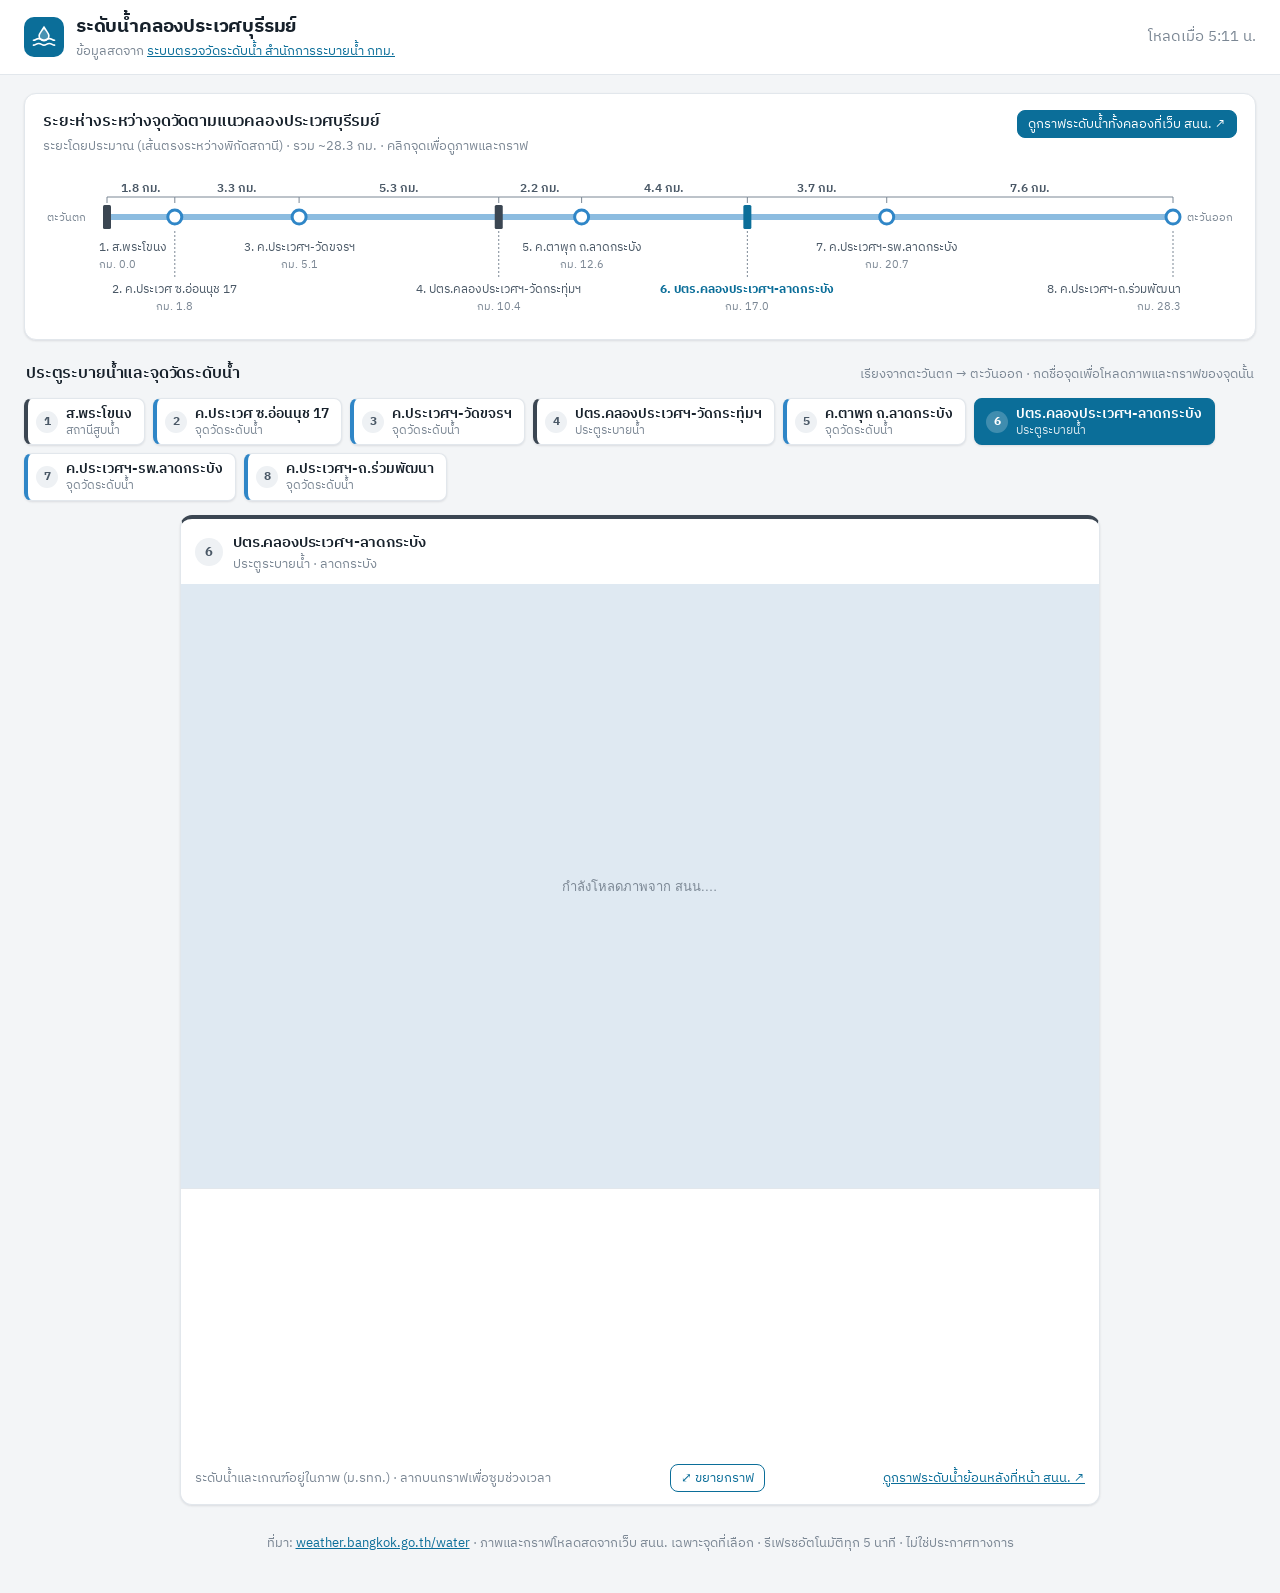
==== commit 44084e6c: "ปุ่มขยายกราฟเต็มจอ (ไม่โหลดซ้ำ) และคำแนะนำลากเพื่อซูมช่วงเวลา Co-Authored-By: Claude Opus 5.5 <norep" ====
--- a/gas/Index.html
+++ b/gas/Index.html
@@ -199,6 +199,17 @@
 .graph-frame.ready iframe { opacity: 1; }
 .graph-msg { position: absolute; inset: 0; display: grid; place-items: center; margin: 0; color: #7b8794; }
 .graph-frame.ready .graph-msg { display: none; }
+/* กราฟขยายเต็มจอ (ปุ่ม "ขยายกราฟ") */
+.graph-bar { display: none; }
+.graph-frame.zoomed { position: fixed; inset: 0; z-index: 500; height: auto !important; border: 0; background: rgba(0, 0, 0, .85); cursor: zoom-out; }
+.graph-frame.zoomed .graph-bar {
+  display: flex; align-items: center; justify-content: space-between; gap: 12px;
+  height: 52px; padding: 0 12px; color: #fff; font-size: 15px; cursor: default;
+}
+.graph-frame.zoomed .graph-bar b { overflow: hidden; text-overflow: ellipsis; white-space: nowrap; }
+.graph-frame.zoomed .graph-msg { color: #fff; }
+body.graph-open { overflow: hidden; }
+.st-card footer { align-items: center; }
 
 
 /* แผนผังระยะห่างระหว่างจุดวัด */
@@ -397,9 +408,13 @@
         <img alt="ภาพรูปตัดและระดับน้ำ ${esc(s.name)}" referrerpolicy="no-referrer">
         <span class="img-msg">โหลดภาพจาก สนน. ไม่สำเร็จ — แตะเพื่อลองใหม่</span>
       </button>
-      <div class="graph-frame" data-id="${s.id}"><p class="graph-msg small">กำลังโหลดกราฟระดับน้ำจาก สนน.…</p></div>
+      <div class="graph-frame" data-id="${s.id}">
+        <div class="graph-bar"><b>${esc(s.name)}</b><button class="btn small graph-close" aria-label="ปิดกราฟขนาดใหญ่">✕ ปิด</button></div>
+        <p class="graph-msg small">กำลังโหลดกราฟระดับน้ำจาก สนน.…</p>
+      </div>
       <footer class="small">
-        <span class="muted">ระดับน้ำและเกณฑ์อยู่ในภาพ (ม.รทก.)</span>
+        <span class="muted">ระดับน้ำและเกณฑ์อยู่ในภาพ (ม.รทก.) · ลากบนกราฟเพื่อซูมช่วงเวลา</span>
+        <button class="btn small ghost graph-zoom" data-id="${s.id}">⤢ ขยายกราฟ</button>
         <a href="${BMA}/StationDetail?id=${s.id}${HIST_ANCHOR}" target="_blank" rel="noopener noreferrer">ดูกราฟระดับน้ำย้อนหลังที่หน้า สนน. ↗</a>
       </footer>
     </article>`;
@@ -471,7 +486,9 @@
 /* ---------- กราฟระดับน้ำย้อนหลัง (หน้า GraphOnIframe ของ สนน.) ----------
    หน้ากราฟสูงคงที่ 150px (+ ขอบ body 8px) และกว้างเต็มกรอบ → จอกว้างวาดที่ความกว้าง GRAPH_BASE_W
    แล้วขยายทั้งกรอบด้วย transform ให้กราฟสูงขึ้นตามสัดส่วน (มือถือไม่ขยาย)
-   กราฟที่โหลดแล้วเก็บไว้ (ไม่ยิงซ้ำ) จนถึงรอบรีเฟรช */
+   กราฟที่โหลดแล้วเก็บไว้ (ไม่ยิงซ้ำ) จนถึงรอบรีเฟรช
+   ปุ่ม "ขยายกราฟ": ทำให้กรอบเดิมเต็มจอ (CSS .zoomed) แล้วขยายใหม่ — ไม่ย้าย iframe จึงไม่โหลดซ้ำ ไม่ยิง สนน. เพิ่ม
+   (กราฟของ สนน. ตั้ง zoomType: 'x' ไว้แล้ว ลากเมาส์/นิ้วบนกราฟเพื่อซูมช่วงเวลาได้ทั้งแบบปกติและแบบขยาย) */
 const GRAPH_PAGE_H = 166;
 const GRAPH_BASE_W = 560;
 function loadGraph(id, force = false) {
@@ -491,14 +508,35 @@
   fitGraph(box);
   f.src = graphUrl(st, Date.now());
 }
+const GRAPH_ZOOM_BAR = 52;   // แถบชื่อจุด + ปุ่มปิด ตอนขยายเต็มจอ
 function fitGraph(box) {
   const f = box && $("iframe", box);
   if (!f || !box.clientWidth) return;
+  if (box.classList.contains("zoomed")) {
+    // เต็มจอ: ขยายให้กว้างเต็มจอ แต่ไม่สูงเกินพื้นที่ใต้แถบ แล้ววางกลางแนวตั้ง
+    const W = box.clientWidth - 24, H = box.clientHeight - GRAPH_ZOOM_BAR - 12;
+    const s = Math.max(Math.min(W / GRAPH_BASE_W, H / GRAPH_PAGE_H), 1);
+    f.style.width = `${W / s}px`;
+    f.style.height = `${GRAPH_PAGE_H}px`;
+    f.style.left = "12px";
+    f.style.top = `${GRAPH_ZOOM_BAR + Math.max(0, (H - GRAPH_PAGE_H * s) / 2)}px`;
+    f.style.transform = `scale(${s})`;
+    return;
+  }
   const s = Math.min(Math.max(box.clientWidth / GRAPH_BASE_W, 1), 1.6);
   f.style.width = `${box.clientWidth / s}px`;
   f.style.height = `${GRAPH_PAGE_H}px`;
+  f.style.left = f.style.top = "0";
   f.style.transform = `scale(${s})`;
   box.style.height = `${Math.round(GRAPH_PAGE_H * s)}px`;
+}
+const zoomedGraph = () => $(".graph-frame.zoomed");
+function zoomGraph(box, on) {
+  if (!box) return;
+  box.classList.toggle("zoomed", on);
+  document.body.classList.toggle("graph-open", on);
+  fitGraph(box);
+  if (on) $(".graph-close", box).focus({ preventScroll: true });
 }
 
 let lastRefresh = 0;
@@ -618,7 +656,7 @@
   if (window.innerWidth === lastW) return;
   lastW = window.innerWidth;
   clearTimeout(rz);
-  rz = setTimeout(() => { drawDistMap(); fitGraph($(`.graph-frame[data-id="${currentId}"]`)); }, 150);
+  rz = setTimeout(() => { drawDistMap(); fitGraph(zoomedGraph() || $(`.graph-frame[data-id="${currentId}"]`)); }, 150);
 });
 
 $("#stnBar").addEventListener("click", (e) => {
@@ -626,6 +664,11 @@
   if (b) select(Number(b.dataset.id));
 });
 document.addEventListener("click", (e) => {
+  const z = e.target.closest(".graph-zoom");
+  if (z) { zoomGraph($(`.graph-frame[data-id="${z.dataset.id}"]`), true); return; }
+  // ปุ่มปิด หรือคลิกพื้นหลังรอบกราฟ (ตัวกราฟอยู่ใน iframe คลิกในกราฟไม่มาถึงตรงนี้)
+  const zb = zoomedGraph();
+  if (zb && (e.target.closest(".graph-close") || e.target === zb)) { zoomGraph(zb, false); return; }
   const b = e.target.closest(".img-btn");
   const lb = $("#lightbox");
   if (b && b.classList.contains("img-fail")) {      // แตะภาพที่โหลดไม่สำเร็จ = ลองใหม่ทันที
@@ -638,7 +681,8 @@
   } else if (e.target.closest("#lightbox")) lb.hidden = true;
 });
 document.addEventListener("keydown", (e) => {
-  if (e.key === "Escape") { $("#lightbox").hidden = true; return; }
+  if (e.key === "Escape") { $("#lightbox").hidden = true; zoomGraph(zoomedGraph(), false); return; }
+  if (zoomedGraph()) return;   // เปิดกราฟเต็มจออยู่ ไม่เปลี่ยนสถานีด้วยลูกศร
   // ลูกศรซ้าย/ขวา เปลี่ยนสถานี (เมื่อไม่ได้เปิดภาพขยายหรือพิมพ์อยู่)
   const busy = !$("#lightbox").hidden || /INPUT|SELECT|TEXTAREA/.test(e.target.tagName);
   if (!busy && (e.key === "ArrowLeft" || e.key === "ArrowRight")) {
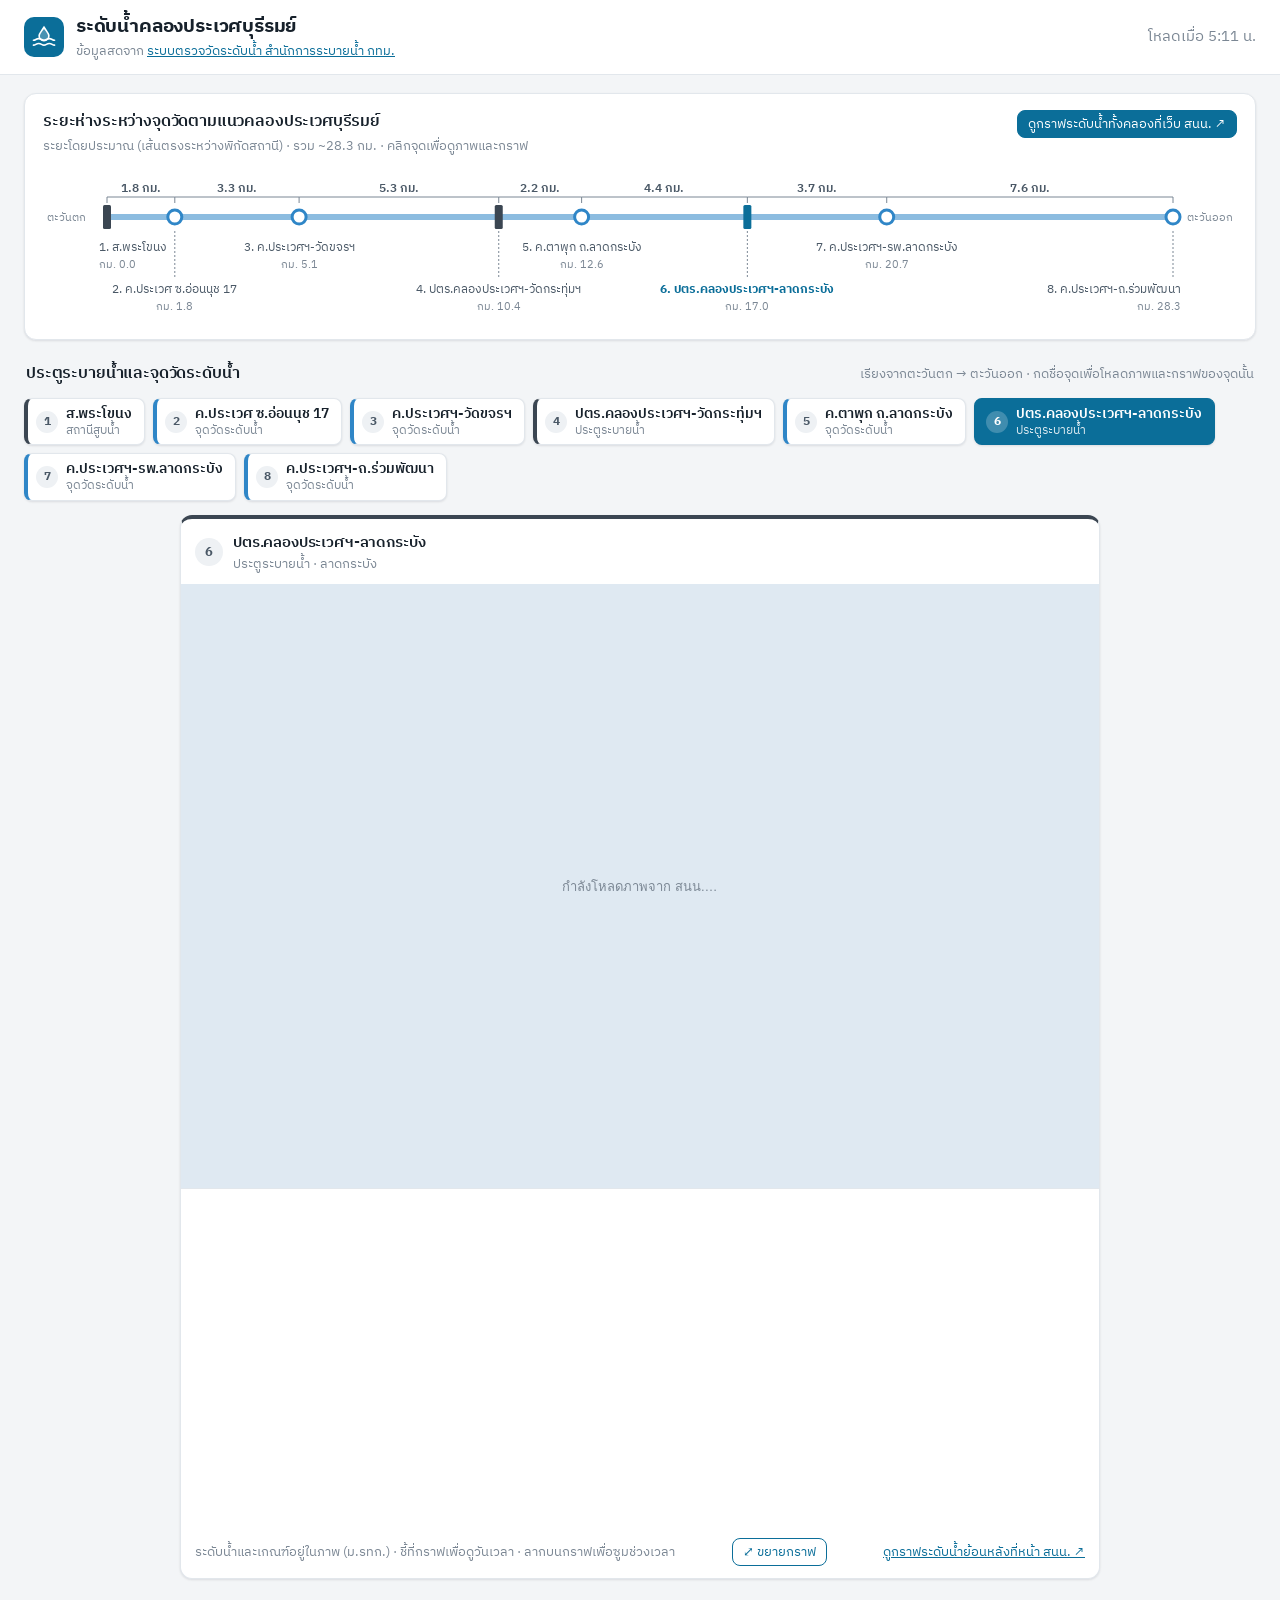
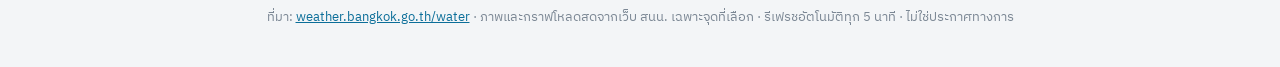
==== commit 8adde4d8: "กราฟสูงขึ้น (ยืดแนวตั้งให้แกน Y ห่างขึ้น ทั้งปกติและขยาย) และคำแนะนำชี้ที่กราฟเพื่อดูวันเวลา Co-Auth" ====
--- a/gas/Index.html
+++ b/gas/Index.html
@@ -413,7 +413,7 @@
         <p class="graph-msg small">กำลังโหลดกราฟระดับน้ำจาก สนน.…</p>
       </div>
       <footer class="small">
-        <span class="muted">ระดับน้ำและเกณฑ์อยู่ในภาพ (ม.รทก.) · ลากบนกราฟเพื่อซูมช่วงเวลา</span>
+        <span class="muted">ระดับน้ำและเกณฑ์อยู่ในภาพ (ม.รทก.) · ชี้ที่กราฟเพื่อดูวันเวลา · ลากบนกราฟเพื่อซูมช่วงเวลา</span>
         <button class="btn small ghost graph-zoom" data-id="${s.id}">⤢ ขยายกราฟ</button>
         <a href="${BMA}/StationDetail?id=${s.id}${HIST_ANCHOR}" target="_blank" rel="noopener noreferrer">ดูกราฟระดับน้ำย้อนหลังที่หน้า สนน. ↗</a>
       </footer>
@@ -484,13 +484,17 @@
 }
 
 /* ---------- กราฟระดับน้ำย้อนหลัง (หน้า GraphOnIframe ของ สนน.) ----------
-   หน้ากราฟสูงคงที่ 150px (+ ขอบ body 8px) และกว้างเต็มกรอบ → จอกว้างวาดที่ความกว้าง GRAPH_BASE_W
-   แล้วขยายทั้งกรอบด้วย transform ให้กราฟสูงขึ้นตามสัดส่วน (มือถือไม่ขยาย)
+   หน้ากราฟของ สนน. ล็อกความสูงไว้ 150px (+ ขอบ body 8px) กว้างเต็มกรอบ และเราแก้ข้างในกรอบไม่ได้
+   → ย่อ/ขยายทั้งกรอบด้วย transform แยกแนวนอน (sx) กับแนวตั้ง (sy): ยืดแนวตั้งมากกว่าเพื่อให้แกน Y ห่างขึ้น
+     (ตัวหนังสือในกราฟสูงขึ้นตาม จึงจำกัด sy/sx ไม่เกิน GRAPH_STRETCH_MAX)
    กราฟที่โหลดแล้วเก็บไว้ (ไม่ยิงซ้ำ) จนถึงรอบรีเฟรช
    ปุ่ม "ขยายกราฟ": ทำให้กรอบเดิมเต็มจอ (CSS .zoomed) แล้วขยายใหม่ — ไม่ย้าย iframe จึงไม่โหลดซ้ำ ไม่ยิง สนน. เพิ่ม
    (กราฟของ สนน. ตั้ง zoomType: 'x' ไว้แล้ว ลากเมาส์/นิ้วบนกราฟเพื่อซูมช่วงเวลาได้ทั้งแบบปกติและแบบขยาย) */
 const GRAPH_PAGE_H = 166;
-const GRAPH_BASE_W = 560;
+const GRAPH_BASE_W = 560;        // ความกว้างที่ให้หน้า สนน. วาด (จอกว้างกว่านี้ขยายทั้งกรอบแทน)
+const GRAPH_H_MIN = 240;         // ความสูงกรอบกราฟปกติ (px บนจอ) ต่ำสุด / สูงสุด
+const GRAPH_H_MAX = 340;
+const GRAPH_STRETCH_MAX = 2;     // ยืดแนวตั้งได้ไม่เกิน 2 เท่าของแนวนอน
 function loadGraph(id, force = false) {
   const box = $(`.graph-frame[data-id="${id}"]`);
   const st = STATIONS.find((s) => s.id === id);
@@ -509,26 +513,30 @@
   f.src = graphUrl(st, Date.now());
 }
 const GRAPH_ZOOM_BAR = 52;   // แถบชื่อจุด + ปุ่มปิด ตอนขยายเต็มจอ
+// วางหน้ากราฟของ สนน. ในพื้นที่กว้าง W สูงไม่เกิน H: sx ตามความกว้าง, sy ยืดให้เต็มความสูง (ไม่เกิน sx × GRAPH_STRETCH_MAX)
+function graphScale(W, H, maxSx) {
+  const sx = Math.min(Math.max(W / GRAPH_BASE_W, 1), maxSx);
+  const sy = Math.min(Math.max(H / GRAPH_PAGE_H, sx), sx * GRAPH_STRETCH_MAX);
+  return { sx, sy };
+}
 function fitGraph(box) {
   const f = box && $("iframe", box);
   if (!f || !box.clientWidth) return;
-  if (box.classList.contains("zoomed")) {
-    // เต็มจอ: ขยายให้กว้างเต็มจอ แต่ไม่สูงเกินพื้นที่ใต้แถบ แล้ววางกลางแนวตั้ง
-    const W = box.clientWidth - 24, H = box.clientHeight - GRAPH_ZOOM_BAR - 12;
-    const s = Math.max(Math.min(W / GRAPH_BASE_W, H / GRAPH_PAGE_H), 1);
-    f.style.width = `${W / s}px`;
-    f.style.height = `${GRAPH_PAGE_H}px`;
+  const zoomed = box.classList.contains("zoomed");
+  const W = zoomed ? box.clientWidth - 24 : box.clientWidth;
+  const H = zoomed ? box.clientHeight - GRAPH_ZOOM_BAR - 12
+    : Math.min(Math.max(W * 0.38, GRAPH_H_MIN), GRAPH_H_MAX);
+  const { sx, sy } = graphScale(W, H, zoomed ? Infinity : 1.6);
+  f.style.width = `${W / sx}px`;
+  f.style.height = `${GRAPH_PAGE_H}px`;
+  f.style.transform = `scale(${sx}, ${sy})`;
+  if (zoomed) {   // เต็มจอ: วางกลางแนวตั้ง
     f.style.left = "12px";
-    f.style.top = `${GRAPH_ZOOM_BAR + Math.max(0, (H - GRAPH_PAGE_H * s) / 2)}px`;
-    f.style.transform = `scale(${s})`;
-    return;
+    f.style.top = `${GRAPH_ZOOM_BAR + Math.max(0, (H - GRAPH_PAGE_H * sy) / 2)}px`;
+  } else {
+    f.style.left = f.style.top = "0";
+    box.style.height = `${Math.round(GRAPH_PAGE_H * sy)}px`;
   }
-  const s = Math.min(Math.max(box.clientWidth / GRAPH_BASE_W, 1), 1.6);
-  f.style.width = `${box.clientWidth / s}px`;
-  f.style.height = `${GRAPH_PAGE_H}px`;
-  f.style.left = f.style.top = "0";
-  f.style.transform = `scale(${s})`;
-  box.style.height = `${Math.round(GRAPH_PAGE_H * s)}px`;
 }
 const zoomedGraph = () => $(".graph-frame.zoomed");
 function zoomGraph(box, on) {
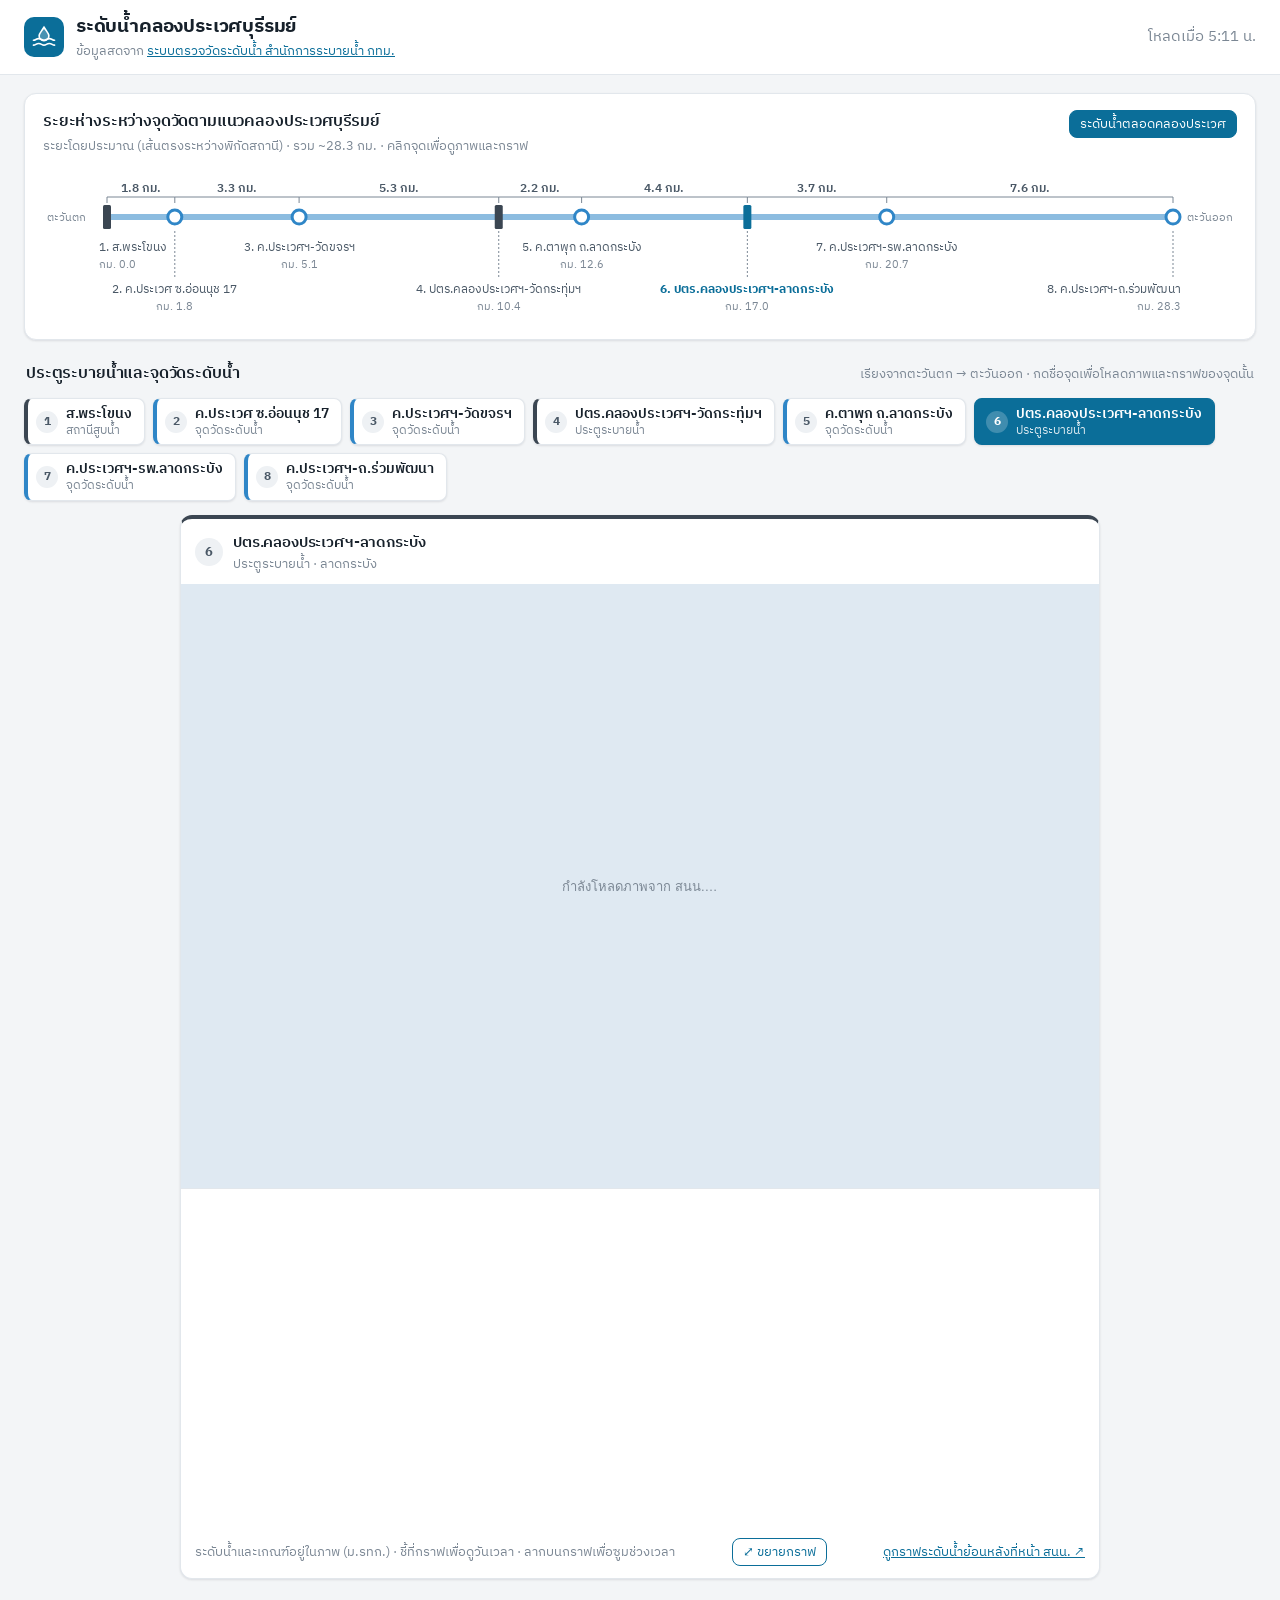
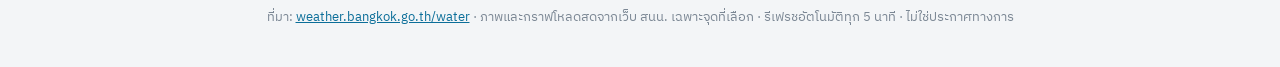
==== commit f3fcd8d1: "ปุ่มระดับน้ำตลอดคลองประเวศ (เปิด KlongMap ของ สนน. เต็มจอ) และโครงกราฟ 24 ชม. ราย 4 ชม. - ปุ่มเปิดหน" ====
--- a/gas/Index.html
+++ b/gas/Index.html
@@ -209,8 +209,36 @@
 .graph-frame.zoomed .graph-bar b { overflow: hidden; text-overflow: ellipsis; white-space: nowrap; }
 .graph-frame.zoomed .graph-msg { color: #fff; }
 body.graph-open { overflow: hidden; }
+/* ระดับน้ำตลอดคลอง: หน้า KlongMap ของ สนน. เต็มจอ */
+.klong-ov { position: fixed; inset: 0; z-index: 500; display: flex; flex-direction: column; background: rgba(0, 0, 0, .85); }
+.klong-ov[hidden] { display: none; }
+.klong-bar { display: flex; align-items: center; justify-content: space-between; gap: 12px; padding: 8px 12px; color: #fff; }
+.klong-bar b { display: block; font-size: 15px; }
+.klong-bar span { color: #d6e4f0; }
+.klong-frame { position: relative; flex: 1; margin: 0 12px 12px; background: #fff; border-radius: 8px; overflow: hidden; }
+.klong-frame iframe { position: absolute; inset: 0; width: 100%; height: 100%; border: 0; opacity: 0; transition: opacity .3s; }
+.klong-frame.ready iframe { opacity: 1; }
+.klong-msg { position: absolute; inset: 0; display: grid; place-items: center; margin: 0; color: #4a5866; }
+.klong-frame.ready .klong-msg { display: none; }
 .st-card footer { align-items: center; }
 
+
+/* ระดับน้ำตามแนวคลอง ราย 4 ชม. ย้อนหลัง 24 ชม. */
+:root { --p24-0: #c6dbef; --p24-1: #9ecae1; --p24-2: #6baed6; --p24-3: #4292c6; --p24-4: #2171b5; --p24-5: #08306b; }
+@media (prefers-color-scheme: dark) {
+  :root { --p24-0: #deebf7; --p24-1: #c6dbef; --p24-2: #9ecae1; --p24-3: #6baed6; --p24-4: #4292c6; --p24-5: #2b7bd0; }
+}
+.p24 { min-height: 280px; }
+.p24 svg { display: block; font-family: inherit; }
+.p24-grid { stroke: var(--grid); }
+.p24-ytick { font-size: 11px; fill: var(--muted); }
+.p24-gate { fill: var(--gate); opacity: .25; }
+.p24-num { font-size: 12px; font-weight: 700; fill: var(--ink-2); }
+.p24-name { font-size: 11px; fill: var(--muted); }
+.p24 circle { cursor: help; }
+.p24-legend { display: flex; flex-wrap: wrap; gap: 6px 16px; font-size: 13px; color: var(--ink-2); margin-top: 6px; }
+.p24-legend span { display: inline-flex; align-items: center; gap: 6px; }
+.p24-legend i { width: 22px; height: 4px; border-radius: 2px; display: inline-block; }
 
 /* แผนผังระยะห่างระหว่างจุดวัด */
 .dist-map { overflow-x: auto; min-height: 158px; }
@@ -314,8 +342,19 @@
 </header>
 
 <main>
-  <!-- กราฟระดับน้ำทั้งคลอง: ไม่ฝังหน้า สนน. (หน้าของ สนน. ยิงคำขอวนไม่หยุด → โดน Cloudflare บล็อก)
-       ให้เปิดที่เว็บ สนน. ในแท็บใหม่แทน -->
+  <!-- ระดับน้ำตามแนวคลอง ราย 4 ชม. ย้อนหลัง 24 ชม.: วาดเองจากข้อมูลที่ collector.py เก็บไว้ใน Apps Script
+       (ไม่ฝังหน้า MapLetLeaf ของ สนน. — หน้านั้นยิง th.json วนไม่หยุดจนโดน Cloudflare บล็อก) -->
+  <section class="panel" id="p24Panel" hidden>
+    <div class="panel-head">
+      <div>
+        <h2>ระดับน้ำตามแนวคลองประเวศบุรีรมย์ ย้อนหลัง 24 ชม. (ราย 4 ชม.)</h2>
+        <p class="muted small" id="p24Note">กำลังโหลดข้อมูล…</p>
+      </div>
+    </div>
+    <div class="p24" id="p24"></div>
+    <div class="p24-legend" id="p24Legend"></div>
+  </section>
+
   <section class="panel hero">
     <div class="panel-head">
       <div>
@@ -323,11 +362,7 @@
         <p class="muted small">ระยะโดยประมาณ (เส้นตรงระหว่างพิกัดสถานี) · รวม ~28.3 กม. · คลิกจุดเพื่อดูภาพและกราฟ</p>
       </div>
       <div class="head-right">
-        <!-- หน้า MapLetLeaf ต้อง POST selriver=30_1 (คลองประเวศบุรีรมย์) -->
-        <form method="post" action="https://weather.bangkok.go.th/water/MapLetLeaf#waterlevelinformation" target="_blank" rel="noopener noreferrer">
-          <input type="hidden" name="selriver" value="30_1">
-          <button class="btn small" type="submit">ดูกราฟระดับน้ำทั้งคลองที่เว็บ สนน. ↗</button>
-        </form>
+        <button class="btn small" id="klongBtn">ระดับน้ำตลอดคลองประเวศ</button>
       </div>
     </div>
     <div class="dist-map" id="distMap"></div>
@@ -348,6 +383,18 @@
     · ภาพและกราฟโหลดสดจากเว็บ สนน. เฉพาะจุดที่เลือก · รีเฟรชอัตโนมัติทุก 5 นาที · ไม่ใช่ประกาศทางการ
   </footer>
 </main>
+
+<!-- ระดับน้ำตลอดคลอง: ฝังหน้า KlongMap ของ สนน. (โหลดเมื่อกดปุ่มเท่านั้น ปิดแล้วลบกรอบทิ้ง) -->
+<div id="klongOverlay" class="klong-ov" hidden>
+  <div class="klong-bar">
+    <div>
+      <b>ระดับน้ำตลอดคลองประเวศ — แผนผังบริหารจัดการน้ำ สนน.</b>
+      <span class="small">เลือก “คลองประเวศบุรีรมย์” ในช่อง “เลือกคลอง” มุมขวาบนของแผนผัง</span>
+    </div>
+    <button class="btn small" id="klongClose" aria-label="ปิดแผนผัง">✕ ปิด</button>
+  </div>
+  <div class="klong-frame"><p class="klong-msg">กำลังโหลดแผนผังจาก สนน.… (ประมาณ 10–20 วินาที)</p></div>
+</div>
 
 <div id="lightbox" class="lightbox" hidden>
   <figure><img alt="" referrerpolicy="no-referrer"><figcaption></figcaption></figure>
@@ -547,6 +594,153 @@
   if (on) $(".graph-close", box).focus({ preventScroll: true });
 }
 
+/* ---------- ระดับน้ำตามแนวคลอง ราย 4 ชม. ย้อนหลัง 24 ชม. ----------
+   ข้อมูล: collector.py (เครื่องในไทย ทุกชั่วโมง) อ่านตารางระดับน้ำย้อนหลังในหน้าสถานีของ สนน.
+   แล้วส่งมาเก็บใน Apps Script → หน้านี้อ่านผ่าน google.script.run.getProfile24() (ไม่ยิง สนน.)
+   { updated, latest, marks: [6 เวลา เก่า→ใหม่], values: { id: { in: [6], out?: [6] } } }
+   ประตูน้ำ/สถานีสูบมี 2 ค่า (ด้านใน/ด้านนอก) วาดเป็นขั้นที่ตำแหน่งสถานี ด้านในอยู่ฝั่งตาม GATE_INNER_SIDE */
+const GATE_INNER_SIDE = { 43: "east", 40: "west", 39: "west" };   // ตรงกับ config.py
+// สีเส้น เก่า (ฟ้าอ่อน) → ใหม่ (น้ำเงินเข้ม) ใช้ตัวแปร CSS --p24-0..5 (โหมดมืดเลื่อนสว่างขึ้นหนึ่งระดับ ใน style.css)
+const P24_COLORS = [0, 1, 2, 3, 4, 5].map((k) => `var(--p24-${k})`);
+const P24_STALE_H = 3;   // ข้อมูลเก่ากว่านี้ (ชม.) แจ้งว่าเครื่องดึงข้อมูลอาจหยุดทำงาน
+let p24 = null;
+const TH_MONTHS = ["ม.ค.", "ก.พ.", "มี.ค.", "เม.ย.", "พ.ค.", "มิ.ย.", "ก.ค.", "ส.ค.", "ก.ย.", "ต.ค.", "พ.ย.", "ธ.ค."];
+const parseLocal = (s) => {
+  const [d, t] = s.split("T"), [y, m, dd] = d.split("-"), [h, mi] = t.split(":");
+  return new Date(+y, m - 1, +dd, +h, +mi);
+};
+const hhmm = (dt) => `${String(dt.getHours()).padStart(2, "0")}:${String(dt.getMinutes()).padStart(2, "0")}`;
+const dateTh = (dt) => `${dt.getDate()} ${TH_MONTHS[dt.getMonth()]}`;
+const p24Color = (k, n) => P24_COLORS[k + P24_COLORS.length - n] || P24_COLORS[k];
+
+function loadProfile24() {
+  const done = (json) => {
+    try { p24 = json ? (typeof json === "string" ? JSON.parse(json) : json) : null; } catch { p24 = null; }
+    drawProfile24();
+  };
+  if (window.google?.script?.run) {
+    google.script.run.withSuccessHandler(done).withFailureHandler(() => done(null)).getProfile24();
+  } else {   // เปิดในเครื่อง (ไม่ใช่ Apps Script): ใช้ไฟล์ตัวอย่างข้างหน้า ถ้ามี
+    fetch("profile24.sample.json").then((r) => (r.ok ? r.json() : null)).then(done, () => done(null));
+  }
+}
+
+function drawProfile24() {
+  const box = $("#p24"), note = $("#p24Note"), legend = $("#p24Legend");
+  // ยังไม่มีแหล่งข้อมูล (ต้องมีเครื่องในไทยรัน collector.py) → ซ่อนทั้งกล่อง
+  $("#p24Panel").hidden = !(p24 && p24.marks);
+  if (!p24 || !p24.marks) {
+    box.replaceChildren(); legend.replaceChildren();
+    return;
+  }
+  const marks = p24.marks.map(parseLocal), n = marks.length;
+  const upd = parseLocal(p24.updated);
+  const ageH = (Date.now() - upd) / 36e5;
+  note.innerHTML = `ระดับน้ำ (ม.รทก.) ทุก 4 ชม. ถึง ${dateTh(marks[n - 1])} ${hhmm(marks[n - 1])} น.` +
+    ` · ดึงจาก สนน. เมื่อ ${dateTh(upd)} ${hhmm(upd)} น.` +
+    (ageH > P24_STALE_H ? ` · <span class="stale">ข้อมูลไม่อัปเดตมา ${Math.floor(ageH)} ชม. (เครื่องดึงข้อมูลอาจปิดอยู่)</span>` : "") +
+    " · ชี้/แตะจุดเพื่อดูค่า";
+
+  // แกน X: สถานีละ 1 ช่องเท่ากัน; ประตูน้ำแยกเป็น 2 จุดชิดกัน (ด้านใน/ด้านนอก ตามฝั่ง)
+  const W = box.clientWidth, narrow = W < 700;
+  if (!W) return;
+  const H = narrow ? 280 : 340, L = 46, R = 14, T = 14, B = narrow ? 30 : 60;
+  const slot = (W - L - R) / STATIONS.length;
+  const pts = [];
+  STATIONS.forEach((s, i) => {
+    const cx = L + slot * (i + 0.5), v = p24.values[s.id] || {};
+    if (v.out) {
+      const d = Math.min(14, slot * 0.18), innerWest = GATE_INNER_SIDE[s.id] !== "east";
+      pts.push({ x: cx - d, id: s.id, side: innerWest ? "in" : "out" });
+      pts.push({ x: cx + d, id: s.id, side: innerWest ? "out" : "in" });
+    } else pts.push({ x: cx, id: s.id, side: "in" });
+  });
+  const val = (p, k) => p24.values[p.id]?.[p.side]?.[k] ?? null;
+  const all = pts.flatMap((p) => marks.map((_, k) => val(p, k))).filter((v) => v != null);
+  if (!all.length) { note.textContent = "ข้อมูลว่าง"; box.replaceChildren(); legend.replaceChildren(); return; }
+  let lo = Math.min(...all), hi = Math.max(...all);
+  const pad = Math.max((hi - lo) * 0.12, 0.05);
+  lo -= pad; hi += pad;
+  const step = [0.05, 0.1, 0.2, 0.25, 0.5, 1].find((s) => (hi - lo) / s <= 7) || 1;
+  lo = Math.floor(lo / step) * step; hi = Math.ceil(hi / step) * step;
+  const Y = (v) => T + (hi - v) / (hi - lo) * (H - T - B);
+
+  const svg = svgEl("svg", { viewBox: `0 0 ${W} ${H}`, width: W, height: H, role: "img",
+    "aria-label": "กราฟระดับน้ำตามแนวคลองประเวศ ราย 4 ชั่วโมง ย้อนหลัง 24 ชั่วโมง" });
+  for (let v = lo; v <= hi + 1e-9; v += step) {
+    svgEl("line", { x1: L, x2: W - R, y1: Y(v), y2: Y(v), class: "p24-grid" }, svg);
+    svgEl("text", { x: L - 6, y: Y(v) + 4, class: "p24-ytick", "text-anchor": "end" }, svg, v.toFixed(step < 0.1 ? 2 : 1));
+  }
+  const midY = T + (H - T - B) / 2;
+  svgEl("text", { x: 12, y: midY, class: "p24-ytick", "text-anchor": "middle", transform: `rotate(-90 12 ${midY})` }, svg, "ม.รทก.");
+  // แถบประตูน้ำ + เลข/ชื่อสถานี
+  STATIONS.forEach((s, i) => {
+    const cx = L + slot * (i + 0.5);
+    if (p24.values[s.id]?.out) svgEl("rect", { x: cx - 3, y: T, width: 6, height: H - T - B, class: "p24-gate" }, svg);
+    svgEl("text", { x: cx, y: H - B + 16, "text-anchor": "middle", class: "p24-num" }, svg, `${i + 1}`);
+    if (!narrow) {
+      const name = s.name.replace(/^ปตร\.คลองประเวศฯ-/, "ปตร.").replace(/^ค\.ประเวศฯ?-?\s?/, "");
+      svgEl("text", { x: cx, y: H - B + 32 + (i % 2) * 14, "text-anchor": "middle", class: "p24-name" }, svg, name);
+    }
+  });
+  // 6 เส้น: เก่า (อ่อน) → ใหม่ (เข้ม) วาดเส้นใหม่ทับเส้นเก่า; ค่าที่หายไปตัดเส้นเป็นช่วง
+  marks.forEach((m, k) => {
+    const color = p24Color(k, n), last = k === n - 1;
+    const g = svgEl("g", {}, svg);
+    let seg = [];
+    const flush = () => {
+      if (seg.length > 1) svgEl("polyline", { points: seg.join(" "), fill: "none", style: `stroke:${color}`, "stroke-width": last ? 3 : 2 }, g);
+      seg = [];
+    };
+    pts.forEach((p) => {
+      const v = val(p, k);
+      if (v == null) flush(); else seg.push(`${p.x.toFixed(1)},${Y(v).toFixed(1)}`);
+    });
+    flush();
+    pts.forEach((p) => {
+      const v = val(p, k);
+      if (v == null) return;
+      const st = STATIONS.find((s) => s.id === p.id);
+      const side = p24.values[p.id]?.out ? (p.side === "in" ? " (ด้านใน)" : " (ด้านนอก)") : "";
+      const c = svgEl("circle", { cx: p.x, cy: Y(v), r: last ? 4 : 3, style: `fill:${color}` }, g);
+      svgEl("title", {}, c, `${dateTh(m)} ${hhmm(m)} น. · ${st.name}${side} : ${v.toFixed(2)} ม.รทก.`);
+    });
+  });
+  box.replaceChildren(svg);
+  legend.innerHTML = marks.map((m, k) => {
+    const day = k === 0 || m.getDate() !== marks[k - 1].getDate() ? `${dateTh(m)} ` : "";
+    return `<span><i style="background:${p24Color(k, n)}"></i>${day}${hhmm(m)} น.</span>`;
+  }).join("") + (narrow ? `<span class="muted">เลข 1–8 = ลำดับจุดตามปุ่มด้านล่าง</span>` : "");
+}
+
+/* ---------- ระดับน้ำตลอดคลองประเวศ (หน้า KlongMap ของ สนน.) ----------
+   หน้าเราอ่านข้อมูล KlongMap (/Klongmap/GetDataForUpdate) เองไม่ได้ (ไม่มี CORS) และสั่งเลือกคลองในกรอบแทนผู้ใช้ไม่ได้
+   → ปุ่มเปิดหน้า KlongMap เต็มจอ ผู้ใช้เลือก "คลองประเวศบุรีรมย์" เองแล้วกราฟของ สนน. ขึ้นใน popup
+   KlongMap ไม่มีบั๊ก Nav3 (ตรวจ 4 ต.ค. 2569) แต่หน้าใหญ่ (~3.3 MB) และดึงข้อมูลทุกสถานี (~2 MB) ทุก 5 นาที
+   จึงโหลดเมื่อกดปุ่มเท่านั้น และปิดแล้วลบกรอบทิ้ง (หยุดการดึงซ้ำ) */
+const KLONGMAP_URL = "https:\/\/weather.bangkok.go.th/KlongMap";
+function openKlongMap() {
+  const ov = $("#klongOverlay"), wrap = $(".klong-frame", ov);
+  ov.hidden = false;
+  document.body.classList.add("graph-open");
+  if ($("iframe", wrap)) return;
+  wrap.classList.remove("ready");
+  const f = document.createElement("iframe");
+  f.title = "แผนผังบริหารจัดการน้ำ กรุงเทพมหานคร จากสำนักการระบายน้ำ";
+  f.referrerPolicy = "no-referrer";
+  f.onload = () => wrap.classList.add("ready");
+  f.src = KLONGMAP_URL;
+  wrap.appendChild(f);
+  $("#klongClose").focus({ preventScroll: true });
+}
+function closeKlongMap() {
+  const ov = $("#klongOverlay");
+  if (ov.hidden) return;
+  $(".klong-frame iframe", ov)?.remove();
+  ov.hidden = true;
+  document.body.classList.remove("graph-open");
+}
+
 let lastRefresh = 0;
 function refresh() {
   lastRefresh = Date.now();
@@ -555,6 +749,7 @@
   loadImg(currentId);
   $$(".graph-frame").forEach((b) => delete b.dataset.loaded);   // จุดอื่นโหลดกราฟใหม่เมื่อถูกเลือก
   loadGraph(currentId);
+  loadProfile24();
   const d = new Date();
   const hm = `${d.getHours()}:${String(d.getMinutes()).padStart(2, "0")}`;
   $("#lastUpdate").textContent = `โหลดเมื่อ ${hm} น.`;
@@ -664,9 +859,11 @@
   if (window.innerWidth === lastW) return;
   lastW = window.innerWidth;
   clearTimeout(rz);
-  rz = setTimeout(() => { drawDistMap(); fitGraph(zoomedGraph() || $(`.graph-frame[data-id="${currentId}"]`)); }, 150);
+  rz = setTimeout(() => { drawDistMap(); drawProfile24(); fitGraph(zoomedGraph() || $(`.graph-frame[data-id="${currentId}"]`)); }, 150);
 });
 
+$("#klongBtn").addEventListener("click", openKlongMap);
+$("#klongClose").addEventListener("click", closeKlongMap);
 $("#stnBar").addEventListener("click", (e) => {
   const b = e.target.closest(".stn-btn");
   if (b) select(Number(b.dataset.id));
@@ -689,7 +886,8 @@
   } else if (e.target.closest("#lightbox")) lb.hidden = true;
 });
 document.addEventListener("keydown", (e) => {
-  if (e.key === "Escape") { $("#lightbox").hidden = true; zoomGraph(zoomedGraph(), false); return; }
+  if (e.key === "Escape") { $("#lightbox").hidden = true; zoomGraph(zoomedGraph(), false); closeKlongMap(); return; }
+  if (!$("#klongOverlay").hidden) return;
   if (zoomedGraph()) return;   // เปิดกราฟเต็มจออยู่ ไม่เปลี่ยนสถานีด้วยลูกศร
   // ลูกศรซ้าย/ขวา เปลี่ยนสถานี (เมื่อไม่ได้เปิดภาพขยายหรือพิมพ์อยู่)
   const busy = !$("#lightbox").hidden || /INPUT|SELECT|TEXTAREA/.test(e.target.tagName);
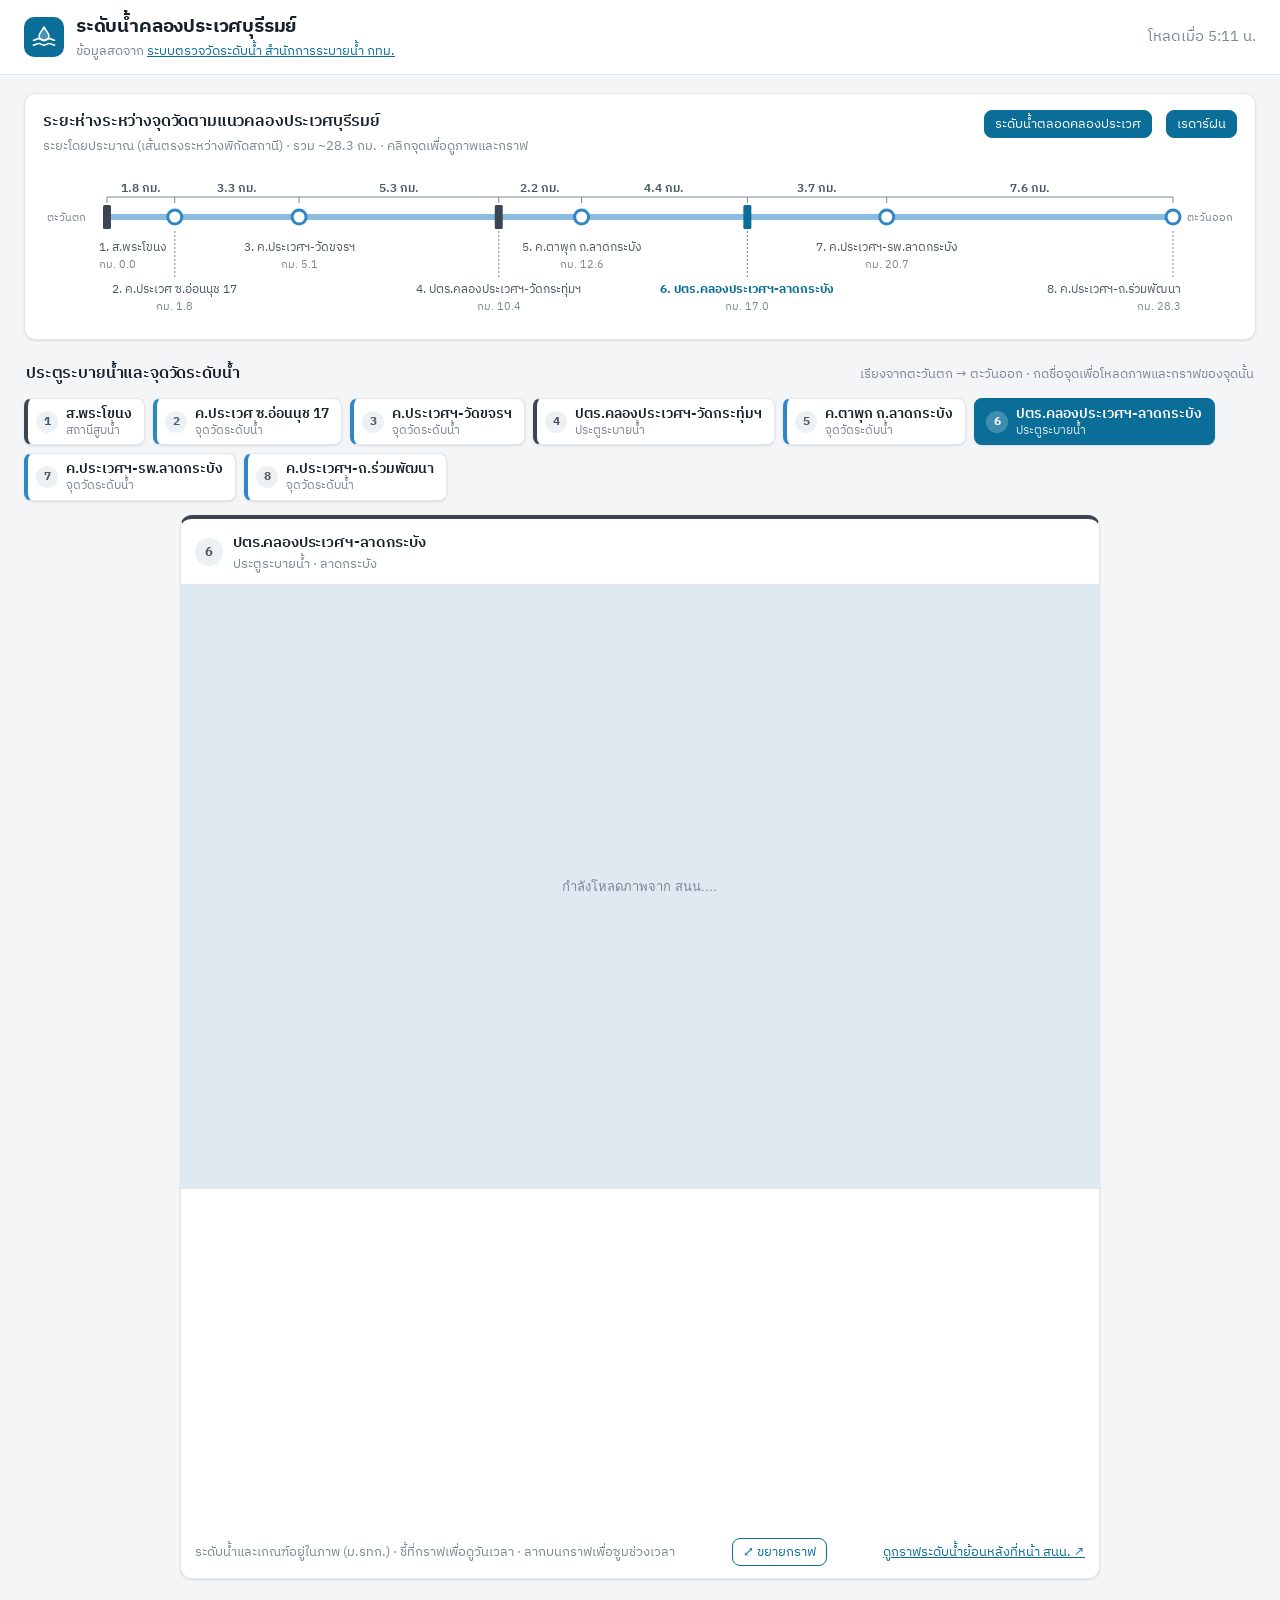
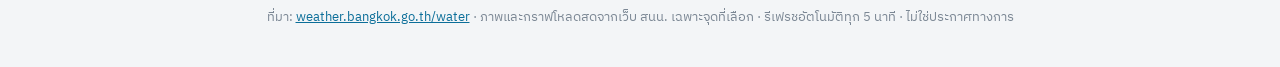
==== commit 44371fe8: "ป้ายบอกทางช่องเลือกคลองใน KlongMap และปุ่มเรดาร์ฝน (หน้าเรดาร์หนองจอกของ สนน.) Co-Authored-By: Claud" ====
--- a/gas/Index.html
+++ b/gas/Index.html
@@ -220,6 +220,12 @@
 .klong-frame.ready iframe { opacity: 1; }
 .klong-msg { position: absolute; inset: 0; display: grid; place-items: center; margin: 0; color: #4a5866; }
 .klong-frame.ready .klong-msg { display: none; }
+.klong-hint { display: none; position: absolute; z-index: 2; top: 150px; right: 16px; max-width: min(360px, calc(100% - 32px));
+  pointer-events: none; padding: 8px 12px; border-radius: 8px; background: #f0a33a; color: #17212b;
+  font-size: 14px; font-weight: 600; line-height: 1.4; box-shadow: 0 2px 10px rgba(0, 0, 0, .35); animation: klongPulse 1.6s ease-in-out infinite; }
+.klong-hint small { font-weight: 400; font-size: 12px; }
+.klong-frame.ready.hint .klong-hint { display: block; }
+@keyframes klongPulse { 50% { transform: translateY(-4px); } }
 .st-card footer { align-items: center; }
 
 
@@ -362,7 +368,8 @@
         <p class="muted small">ระยะโดยประมาณ (เส้นตรงระหว่างพิกัดสถานี) · รวม ~28.3 กม. · คลิกจุดเพื่อดูภาพและกราฟ</p>
       </div>
       <div class="head-right">
-        <button class="btn small" id="klongBtn">ระดับน้ำตลอดคลองประเวศ</button>
+        <button class="btn small" data-ext="klong">ระดับน้ำตลอดคลองประเวศ</button>
+        <button class="btn small" data-ext="radar">เรดาร์ฝน</button>
       </div>
     </div>
     <div class="dist-map" id="distMap"></div>
@@ -384,16 +391,21 @@
   </footer>
 </main>
 
-<!-- ระดับน้ำตลอดคลอง: ฝังหน้า KlongMap ของ สนน. (โหลดเมื่อกดปุ่มเท่านั้น ปิดแล้วลบกรอบทิ้ง) -->
+<!-- หน้าเว็บ สนน. เต็มจอ (KlongMap / เรดาร์ฝน): โหลดเมื่อกดปุ่มเท่านั้น ปิดแล้วลบกรอบทิ้ง — ข้อความตั้งใน pages.js EXT_PAGES -->
 <div id="klongOverlay" class="klong-ov" hidden>
   <div class="klong-bar">
     <div>
-      <b>ระดับน้ำตลอดคลองประเวศ — แผนผังบริหารจัดการน้ำ สนน.</b>
-      <span class="small">เลือก “คลองประเวศบุรีรมย์” ในช่อง “เลือกคลอง” มุมขวาบนของแผนผัง</span>
+      <b id="extTitle"></b>
+      <span class="small" id="extSub"></span>
     </div>
-    <button class="btn small" id="klongClose" aria-label="ปิดแผนผัง">✕ ปิด</button>
+    <button class="btn small" id="klongClose" aria-label="ปิด">✕ ปิด</button>
   </div>
-  <div class="klong-frame"><p class="klong-msg">กำลังโหลดแผนผังจาก สนน.… (ประมาณ 10–20 วินาที)</p></div>
+  <div class="klong-frame">
+    <p class="klong-msg" id="extWait"></p>
+    <!-- ป้ายบอกทางไปช่อง "เลือกคลอง" (มุมขวาบนของแผนผัง) — ไม่ผูกตำแหน่ง เพราะผังของ KlongMap กว้างไม่คงที่ -->
+    <div class="klong-hint" aria-hidden="true">ช่อง “เลือกคลอง” อยู่มุมขวาบนของแผนผัง ↗<br>
+      <small>กดแล้วเลือก “คลองประเวศบุรีรมย์” · ถ้าไม่เห็นช่อง ให้เลื่อนแผนผังไปทางขวา</small></div>
+  </div>
 </div>
 
 <div id="lightbox" class="lightbox" hidden>
@@ -718,18 +730,46 @@
    → ปุ่มเปิดหน้า KlongMap เต็มจอ ผู้ใช้เลือก "คลองประเวศบุรีรมย์" เองแล้วกราฟของ สนน. ขึ้นใน popup
    KlongMap ไม่มีบั๊ก Nav3 (ตรวจ 4 ต.ค. 2569) แต่หน้าใหญ่ (~3.3 MB) และดึงข้อมูลทุกสถานี (~2 MB) ทุก 5 นาที
    จึงโหลดเมื่อกดปุ่มเท่านั้น และปิดแล้วลบกรอบทิ้ง (หยุดการดึงซ้ำ) */
-const KLONGMAP_URL = "https:\/\/weather.bangkok.go.th/KlongMap";
-function openKlongMap() {
+// เรดาร์ฝน: หน้า RadarNongchok.aspx ของ สนน. (ภาพเรดาร์หนองจอก 965×800 ภาพเดียว ไม่มีรีเฟรชเอง ไม่มีบั๊ก Nav3
+// ตรวจ 4 ต.ค. 2569) — เปิดใหม่ทุกครั้งที่กดปุ่ม จึงได้ภาพล่าสุด
+const EXT_PAGES = {
+  klong: {
+    url: "https:\/\/weather.bangkok.go.th/KlongMap",
+    title: "ระดับน้ำตลอดคลองประเวศ — แผนผังบริหารจัดการน้ำ สนน.",
+    sub: "เลือก “คลองประเวศบุรีรมย์” ในช่อง “เลือกคลอง” มุมขวาบนของแผนผัง",
+    wait: "กำลังโหลดแผนผังจาก สนน.… (ประมาณ 10–20 วินาที)",
+    frameTitle: "แผนผังบริหารจัดการน้ำ กรุงเทพมหานคร จากสำนักการระบายน้ำ",
+    hint: true,
+  },
+  radar: {
+    url: "https:\/\/weather.bangkok.go.th/Radar/RadarNongchok.aspx",
+    title: "เรดาร์ฝน สถานีหนองจอก — สนน.",
+    sub: "ภาพเรดาร์ล่าสุดตอนเปิด · ปิดแล้วกดใหม่เพื่อดูภาพล่าสุด",
+    wait: "กำลังโหลดภาพเรดาร์จาก สนน.…",
+    frameTitle: "เรดาร์ฝน สถานีหนองจอก จากสำนักการระบายน้ำ",
+    hint: false,
+  },
+};
+
+function openExt(key) {
+  const page = EXT_PAGES[key];
+  if (!page) return;
   const ov = $("#klongOverlay"), wrap = $(".klong-frame", ov);
+  $("iframe", wrap)?.remove();
+  wrap.classList.remove("ready", "hint");
+  $("#extTitle").textContent = page.title;
+  $("#extSub").textContent = page.sub;
+  $("#extWait").textContent = page.wait;
   ov.hidden = false;
   document.body.classList.add("graph-open");
-  if ($("iframe", wrap)) return;
-  wrap.classList.remove("ready");
   const f = document.createElement("iframe");
-  f.title = "แผนผังบริหารจัดการน้ำ กรุงเทพมหานคร จากสำนักการระบายน้ำ";
+  f.title = page.frameTitle;
   f.referrerPolicy = "no-referrer";
-  f.onload = () => wrap.classList.add("ready");
-  f.src = KLONGMAP_URL;
+  f.onload = () => {
+    wrap.classList.add("ready");
+    wrap.classList.toggle("hint", page.hint);
+  };
+  f.src = page.url;
   wrap.appendChild(f);
   $("#klongClose").focus({ preventScroll: true });
 }
@@ -737,9 +777,15 @@
   const ov = $("#klongOverlay");
   if (ov.hidden) return;
   $(".klong-frame iframe", ov)?.remove();
+  $(".klong-frame", ov).classList.remove("hint");
   ov.hidden = true;
   document.body.classList.remove("graph-open");
 }
+
+// ผู้ใช้คลิกเข้าไปในแผนผัง (โฟกัสย้ายเข้ากรอบ) → ซ่อนป้ายบอกทาง
+window.addEventListener("blur", () => {
+  if (document.activeElement?.closest?.(".klong-frame")) $(".klong-frame").classList.remove("hint");
+});
 
 let lastRefresh = 0;
 function refresh() {
@@ -862,7 +908,7 @@
   rz = setTimeout(() => { drawDistMap(); drawProfile24(); fitGraph(zoomedGraph() || $(`.graph-frame[data-id="${currentId}"]`)); }, 150);
 });
 
-$("#klongBtn").addEventListener("click", openKlongMap);
+$$("[data-ext]").forEach((b) => b.addEventListener("click", () => openExt(b.dataset.ext)));
 $("#klongClose").addEventListener("click", closeKlongMap);
 $("#stnBar").addEventListener("click", (e) => {
   const b = e.target.closest(".stn-btn");
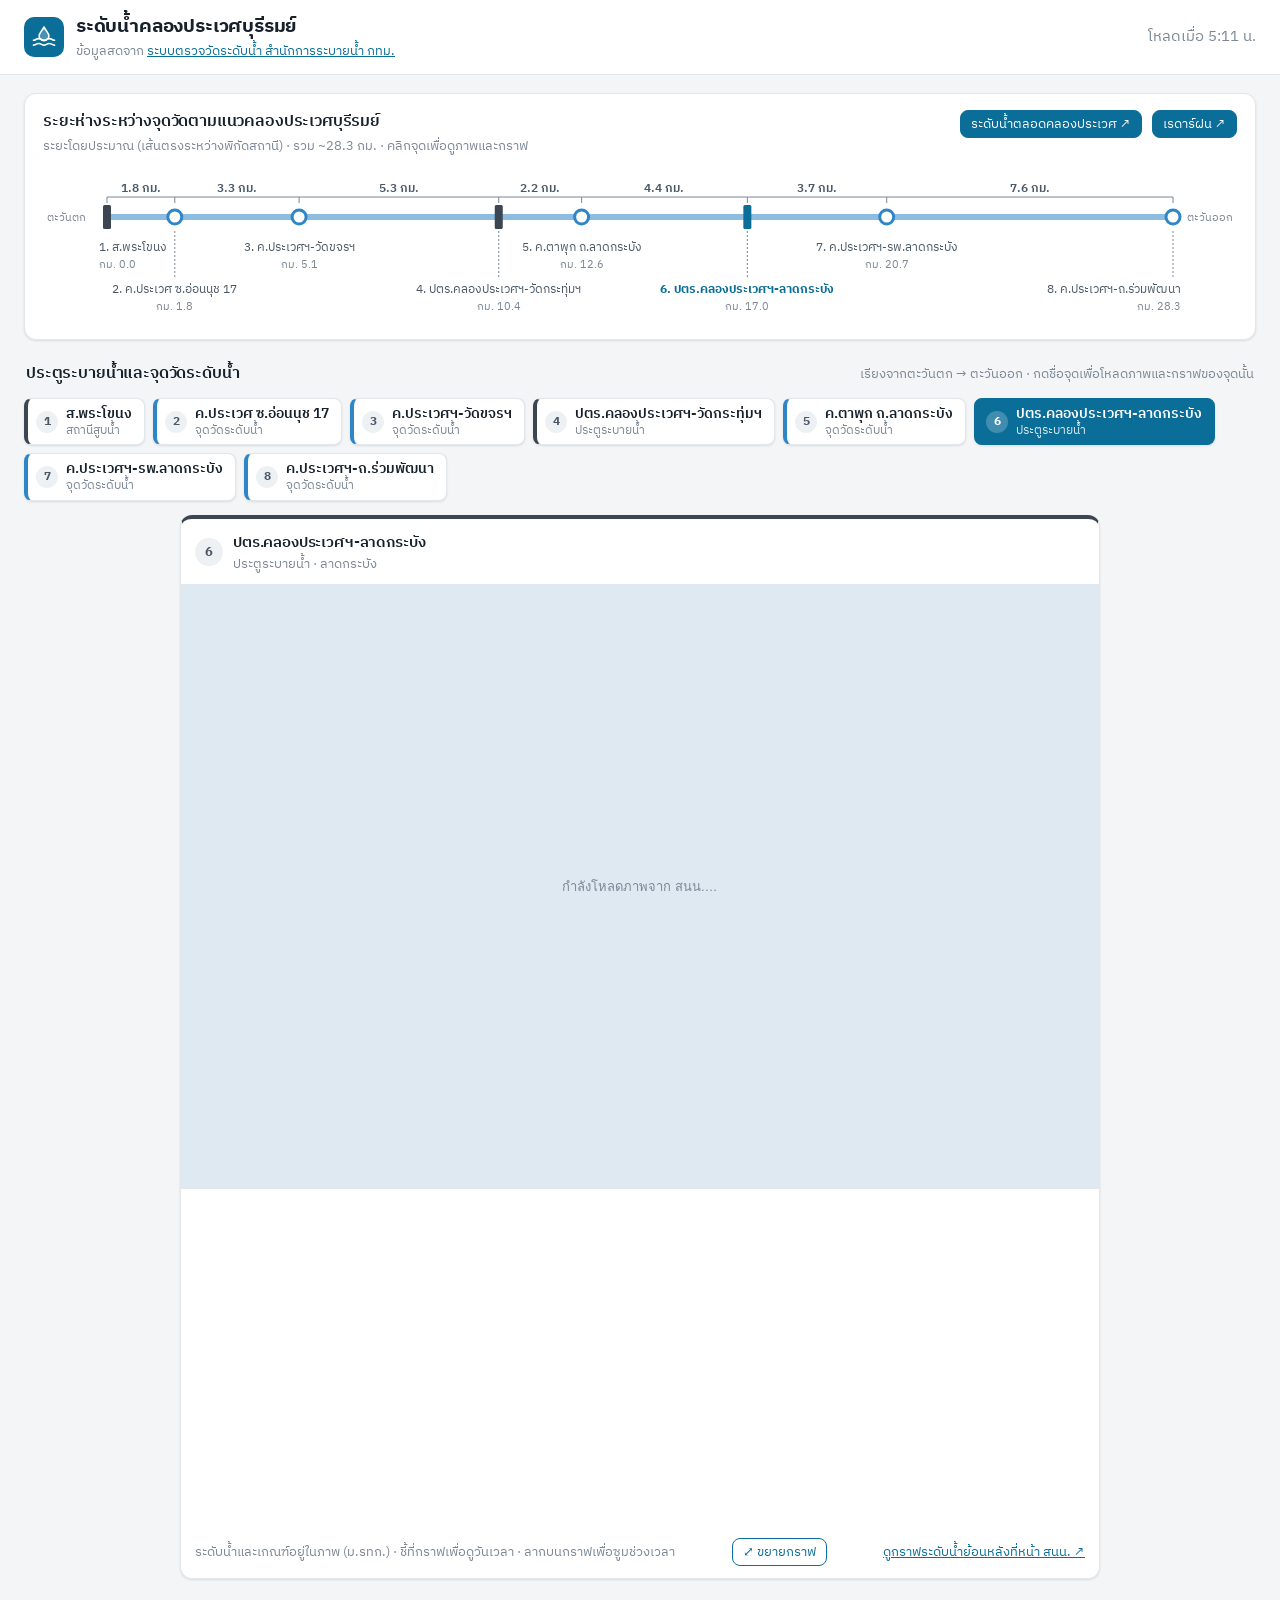
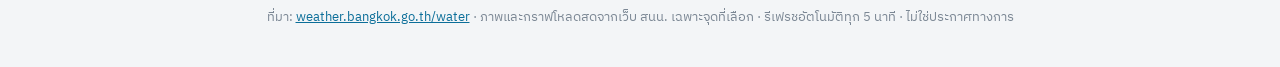
==== commit d68505ee: "ปุ่มระดับน้ำตลอดคลองประเวศ / เรดาร์ฝน เปิดหน้า สนน. ในแท็บใหม่ (เลิกหน้าต่างเต็มจอ) Co-Authored-By: " ====
--- a/gas/Index.html
+++ b/gas/Index.html
@@ -70,6 +70,7 @@
   padding: 6px 14px; border-radius: 8px; cursor: pointer; white-space: nowrap;
 }
 .btn:hover { filter: brightness(1.08); }
+a.btn { display: inline-block; text-decoration: none; }
 .btn:disabled { opacity: .6; cursor: progress; }
 
 main { max-width: 1440px; margin: 0 auto; padding: 18px 24px 40px; display: grid; grid-template-columns: minmax(0, 1fr); gap: 22px; }
@@ -80,7 +81,7 @@
 .panel { background: var(--panel); border-radius: var(--radius); box-shadow: var(--shadow); border: 1px solid var(--line); padding: 16px 18px; min-width: 0; }
 .panel-head { display: flex; flex-wrap: wrap; gap: 10px; align-items: flex-start; justify-content: space-between; margin-bottom: 8px; }
 .panel-head p { margin: 2px 0 0; }
-.head-right { display: flex; gap: 14px; align-items: center; flex-wrap: wrap; }
+.head-right { display: flex; gap: 8px 10px; align-items: center; flex-wrap: wrap; }
 .summary { display: flex; gap: 12px; font-size: 13px; color: var(--ink-2); flex-wrap: wrap; }
 .sum { display: inline-flex; align-items: center; gap: 5px; }
 .sum b { font-size: 15px; color: var(--ink); }
@@ -209,23 +210,6 @@
 .graph-frame.zoomed .graph-bar b { overflow: hidden; text-overflow: ellipsis; white-space: nowrap; }
 .graph-frame.zoomed .graph-msg { color: #fff; }
 body.graph-open { overflow: hidden; }
-/* ระดับน้ำตลอดคลอง: หน้า KlongMap ของ สนน. เต็มจอ */
-.klong-ov { position: fixed; inset: 0; z-index: 500; display: flex; flex-direction: column; background: rgba(0, 0, 0, .85); }
-.klong-ov[hidden] { display: none; }
-.klong-bar { display: flex; align-items: center; justify-content: space-between; gap: 12px; padding: 8px 12px; color: #fff; }
-.klong-bar b { display: block; font-size: 15px; }
-.klong-bar span { color: #d6e4f0; }
-.klong-frame { position: relative; flex: 1; margin: 0 12px 12px; background: #fff; border-radius: 8px; overflow: hidden; }
-.klong-frame iframe { position: absolute; inset: 0; width: 100%; height: 100%; border: 0; opacity: 0; transition: opacity .3s; }
-.klong-frame.ready iframe { opacity: 1; }
-.klong-msg { position: absolute; inset: 0; display: grid; place-items: center; margin: 0; color: #4a5866; }
-.klong-frame.ready .klong-msg { display: none; }
-.klong-hint { display: none; position: absolute; z-index: 2; top: 150px; right: 16px; max-width: min(360px, calc(100% - 32px));
-  pointer-events: none; padding: 8px 12px; border-radius: 8px; background: #f0a33a; color: #17212b;
-  font-size: 14px; font-weight: 600; line-height: 1.4; box-shadow: 0 2px 10px rgba(0, 0, 0, .35); animation: klongPulse 1.6s ease-in-out infinite; }
-.klong-hint small { font-weight: 400; font-size: 12px; }
-.klong-frame.ready.hint .klong-hint { display: block; }
-@keyframes klongPulse { 50% { transform: translateY(-4px); } }
 .st-card footer { align-items: center; }
 
 
@@ -368,8 +352,12 @@
         <p class="muted small">ระยะโดยประมาณ (เส้นตรงระหว่างพิกัดสถานี) · รวม ~28.3 กม. · คลิกจุดเพื่อดูภาพและกราฟ</p>
       </div>
       <div class="head-right">
-        <button class="btn small" data-ext="klong">ระดับน้ำตลอดคลองประเวศ</button>
-        <button class="btn small" data-ext="radar">เรดาร์ฝน</button>
+        <!-- เปิดหน้าเว็บ สนน. ในแท็บใหม่: KlongMap (เลือก "คลองประเวศบุรีรมย์" ในช่องเลือกคลอง) / เรดาร์ฝนหนองจอก
+             ทั้งสองหน้าไม่มีบั๊ก Nav3 (ตรวจ 4 ต.ค. 2569) -->
+        <a class="btn small" href="https://weather.bangkok.go.th/KlongMap" target="_blank" rel="noopener noreferrer"
+           title="เปิดแผนผังบริหารจัดการน้ำของ สนน. แล้วเลือก “คลองประเวศบุรีรมย์” ในช่อง “เลือกคลอง” มุมขวาบน">ระดับน้ำตลอดคลองประเวศ ↗</a>
+        <a class="btn small" href="https://weather.bangkok.go.th/Radar/RadarNongchok.aspx" target="_blank" rel="noopener noreferrer"
+           title="เปิดภาพเรดาร์ฝน สถานีหนองจอก ของ สนน.">เรดาร์ฝน ↗</a>
       </div>
     </div>
     <div class="dist-map" id="distMap"></div>
@@ -390,23 +378,6 @@
     · ภาพและกราฟโหลดสดจากเว็บ สนน. เฉพาะจุดที่เลือก · รีเฟรชอัตโนมัติทุก 5 นาที · ไม่ใช่ประกาศทางการ
   </footer>
 </main>
-
-<!-- หน้าเว็บ สนน. เต็มจอ (KlongMap / เรดาร์ฝน): โหลดเมื่อกดปุ่มเท่านั้น ปิดแล้วลบกรอบทิ้ง — ข้อความตั้งใน pages.js EXT_PAGES -->
-<div id="klongOverlay" class="klong-ov" hidden>
-  <div class="klong-bar">
-    <div>
-      <b id="extTitle"></b>
-      <span class="small" id="extSub"></span>
-    </div>
-    <button class="btn small" id="klongClose" aria-label="ปิด">✕ ปิด</button>
-  </div>
-  <div class="klong-frame">
-    <p class="klong-msg" id="extWait"></p>
-    <!-- ป้ายบอกทางไปช่อง "เลือกคลอง" (มุมขวาบนของแผนผัง) — ไม่ผูกตำแหน่ง เพราะผังของ KlongMap กว้างไม่คงที่ -->
-    <div class="klong-hint" aria-hidden="true">ช่อง “เลือกคลอง” อยู่มุมขวาบนของแผนผัง ↗<br>
-      <small>กดแล้วเลือก “คลองประเวศบุรีรมย์” · ถ้าไม่เห็นช่อง ให้เลื่อนแผนผังไปทางขวา</small></div>
-  </div>
-</div>
 
 <div id="lightbox" class="lightbox" hidden>
   <figure><img alt="" referrerpolicy="no-referrer"><figcaption></figcaption></figure>
@@ -724,68 +695,6 @@
     return `<span><i style="background:${p24Color(k, n)}"></i>${day}${hhmm(m)} น.</span>`;
   }).join("") + (narrow ? `<span class="muted">เลข 1–8 = ลำดับจุดตามปุ่มด้านล่าง</span>` : "");
 }
-
-/* ---------- ระดับน้ำตลอดคลองประเวศ (หน้า KlongMap ของ สนน.) ----------
-   หน้าเราอ่านข้อมูล KlongMap (/Klongmap/GetDataForUpdate) เองไม่ได้ (ไม่มี CORS) และสั่งเลือกคลองในกรอบแทนผู้ใช้ไม่ได้
-   → ปุ่มเปิดหน้า KlongMap เต็มจอ ผู้ใช้เลือก "คลองประเวศบุรีรมย์" เองแล้วกราฟของ สนน. ขึ้นใน popup
-   KlongMap ไม่มีบั๊ก Nav3 (ตรวจ 4 ต.ค. 2569) แต่หน้าใหญ่ (~3.3 MB) และดึงข้อมูลทุกสถานี (~2 MB) ทุก 5 นาที
-   จึงโหลดเมื่อกดปุ่มเท่านั้น และปิดแล้วลบกรอบทิ้ง (หยุดการดึงซ้ำ) */
-// เรดาร์ฝน: หน้า RadarNongchok.aspx ของ สนน. (ภาพเรดาร์หนองจอก 965×800 ภาพเดียว ไม่มีรีเฟรชเอง ไม่มีบั๊ก Nav3
-// ตรวจ 4 ต.ค. 2569) — เปิดใหม่ทุกครั้งที่กดปุ่ม จึงได้ภาพล่าสุด
-const EXT_PAGES = {
-  klong: {
-    url: "https:\/\/weather.bangkok.go.th/KlongMap",
-    title: "ระดับน้ำตลอดคลองประเวศ — แผนผังบริหารจัดการน้ำ สนน.",
-    sub: "เลือก “คลองประเวศบุรีรมย์” ในช่อง “เลือกคลอง” มุมขวาบนของแผนผัง",
-    wait: "กำลังโหลดแผนผังจาก สนน.… (ประมาณ 10–20 วินาที)",
-    frameTitle: "แผนผังบริหารจัดการน้ำ กรุงเทพมหานคร จากสำนักการระบายน้ำ",
-    hint: true,
-  },
-  radar: {
-    url: "https:\/\/weather.bangkok.go.th/Radar/RadarNongchok.aspx",
-    title: "เรดาร์ฝน สถานีหนองจอก — สนน.",
-    sub: "ภาพเรดาร์ล่าสุดตอนเปิด · ปิดแล้วกดใหม่เพื่อดูภาพล่าสุด",
-    wait: "กำลังโหลดภาพเรดาร์จาก สนน.…",
-    frameTitle: "เรดาร์ฝน สถานีหนองจอก จากสำนักการระบายน้ำ",
-    hint: false,
-  },
-};
-
-function openExt(key) {
-  const page = EXT_PAGES[key];
-  if (!page) return;
-  const ov = $("#klongOverlay"), wrap = $(".klong-frame", ov);
-  $("iframe", wrap)?.remove();
-  wrap.classList.remove("ready", "hint");
-  $("#extTitle").textContent = page.title;
-  $("#extSub").textContent = page.sub;
-  $("#extWait").textContent = page.wait;
-  ov.hidden = false;
-  document.body.classList.add("graph-open");
-  const f = document.createElement("iframe");
-  f.title = page.frameTitle;
-  f.referrerPolicy = "no-referrer";
-  f.onload = () => {
-    wrap.classList.add("ready");
-    wrap.classList.toggle("hint", page.hint);
-  };
-  f.src = page.url;
-  wrap.appendChild(f);
-  $("#klongClose").focus({ preventScroll: true });
-}
-function closeKlongMap() {
-  const ov = $("#klongOverlay");
-  if (ov.hidden) return;
-  $(".klong-frame iframe", ov)?.remove();
-  $(".klong-frame", ov).classList.remove("hint");
-  ov.hidden = true;
-  document.body.classList.remove("graph-open");
-}
-
-// ผู้ใช้คลิกเข้าไปในแผนผัง (โฟกัสย้ายเข้ากรอบ) → ซ่อนป้ายบอกทาง
-window.addEventListener("blur", () => {
-  if (document.activeElement?.closest?.(".klong-frame")) $(".klong-frame").classList.remove("hint");
-});
 
 let lastRefresh = 0;
 function refresh() {
@@ -908,8 +817,6 @@
   rz = setTimeout(() => { drawDistMap(); drawProfile24(); fitGraph(zoomedGraph() || $(`.graph-frame[data-id="${currentId}"]`)); }, 150);
 });
 
-$$("[data-ext]").forEach((b) => b.addEventListener("click", () => openExt(b.dataset.ext)));
-$("#klongClose").addEventListener("click", closeKlongMap);
 $("#stnBar").addEventListener("click", (e) => {
   const b = e.target.closest(".stn-btn");
   if (b) select(Number(b.dataset.id));
@@ -932,8 +839,7 @@
   } else if (e.target.closest("#lightbox")) lb.hidden = true;
 });
 document.addEventListener("keydown", (e) => {
-  if (e.key === "Escape") { $("#lightbox").hidden = true; zoomGraph(zoomedGraph(), false); closeKlongMap(); return; }
-  if (!$("#klongOverlay").hidden) return;
+  if (e.key === "Escape") { $("#lightbox").hidden = true; zoomGraph(zoomedGraph(), false); return; }
   if (zoomedGraph()) return;   // เปิดกราฟเต็มจออยู่ ไม่เปลี่ยนสถานีด้วยลูกศร
   // ลูกศรซ้าย/ขวา เปลี่ยนสถานี (เมื่อไม่ได้เปิดภาพขยายหรือพิมพ์อยู่)
   const busy = !$("#lightbox").hidden || /INPUT|SELECT|TEXTAREA/.test(e.target.tagName);
